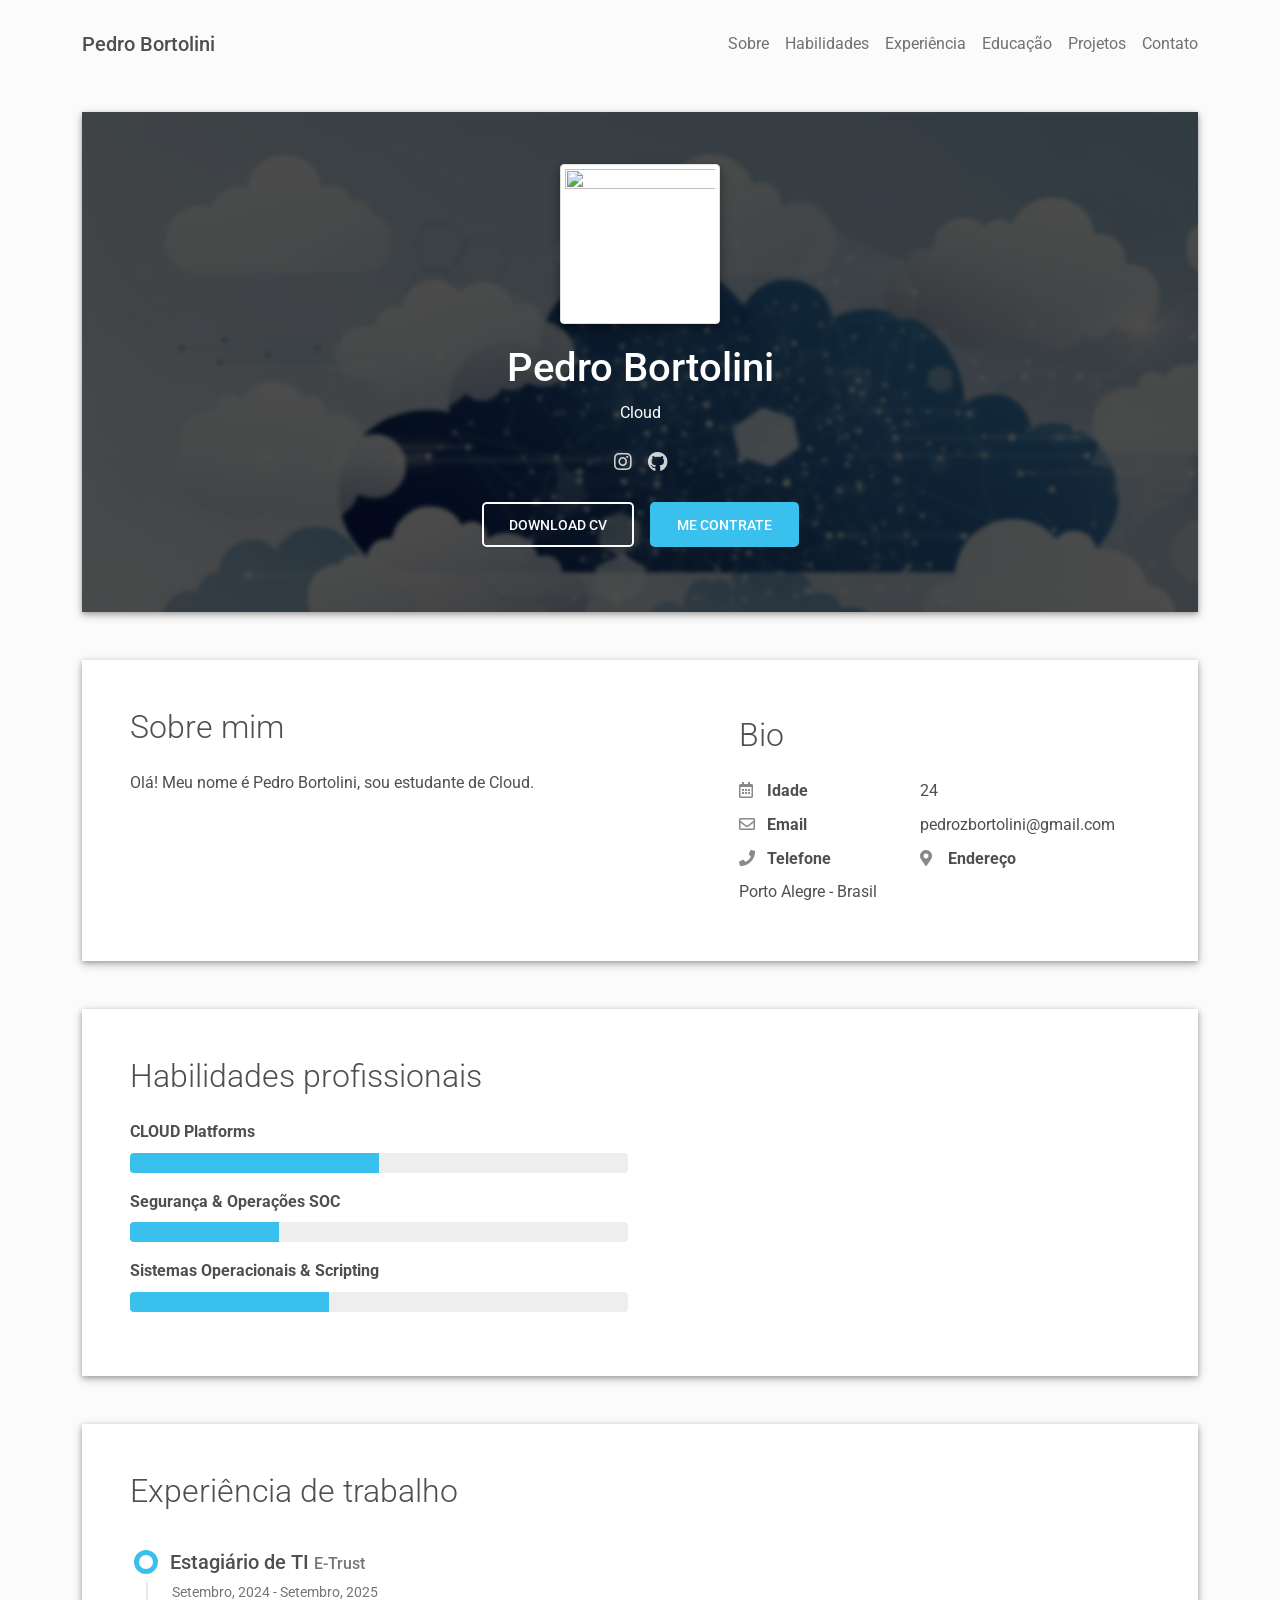
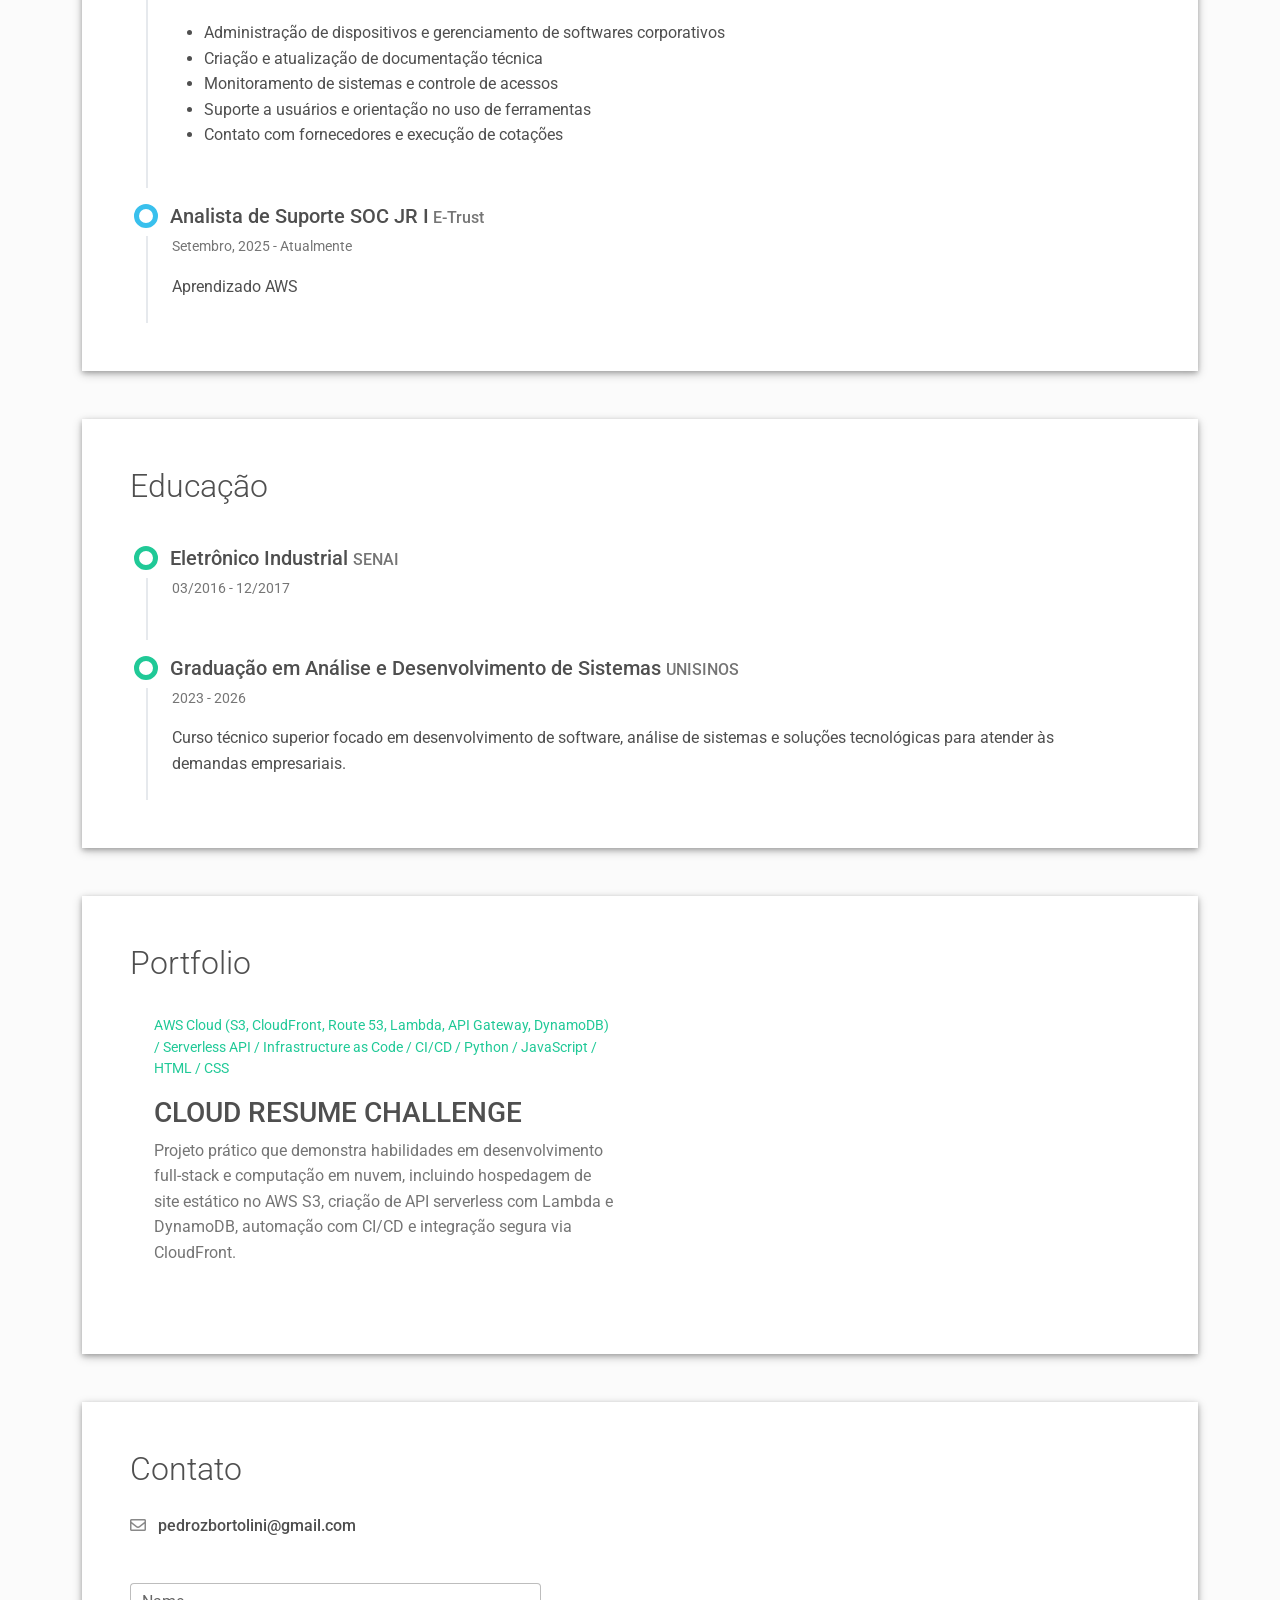
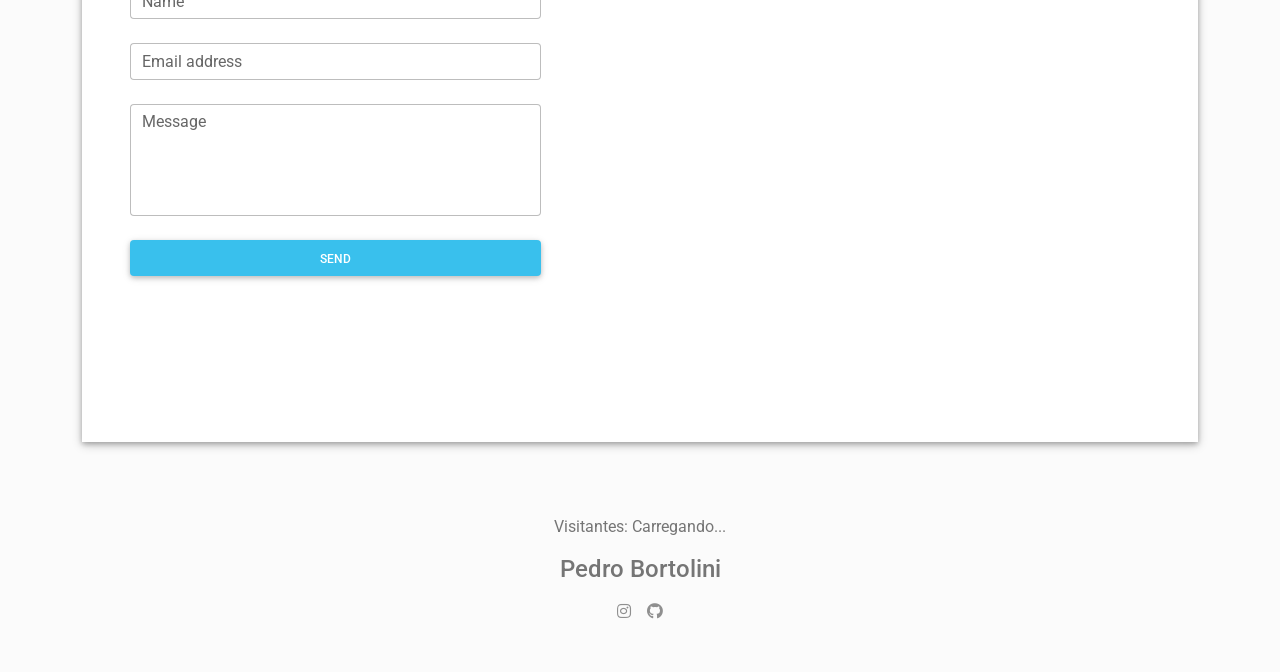
==== index.html @ b91aa96a "Triggering redeployment to restore S3 content" ====
<!DOCTYPE html>
<html lang="pt-br">
  <head>
    <meta charset="UTF-8">
    <meta http-equiv="X-UA-Compatible" content="IE=edge">
    <meta name="viewport" content="width=device-width, initial-scale=1">
    <title>Currículo Pedro Bortolini</title>
    <link rel="preconnect" href="https://fonts.gstatic.com" crossorigin="crossorigin"/>
    <link rel="preload" as="style" href="https://fonts.googleapis.com/css2?family=Poppins:wght@600&amp;family=Roboto:wght@300;400;500;700&amp;display=swap"/>
    <link rel="stylesheet" href="https://fonts.googleapis.com/css2?family=Poppins:wght@600&amp;family=Roboto:wght@300;400;500;700&amp;display=swap" media="print" onload="this.media='all'"/>
    <noscript>
      <link rel="stylesheet" href="https://fonts.googleapis.com/css2?family=Poppins:wght@600&amp;family=Roboto:wght@300;400;500;700&amp;display=swap"/>
    </noscript>
    <link href="css/font-awesome/css/all.min.css?ver=1.2.1" rel="stylesheet">
    <link href="css/mdb.min.css?ver=1.2.1" rel="stylesheet">
    <link href="css/aos.css?ver=1.2.1" rel="stylesheet">
    <link href="css/main.css?ver=1.2.1" rel="stylesheet">
    <noscript>
      <style type="text/css">
        [data-aos] {
            opacity: 1 !important;
            transform: translate(0) scale(1) !important;
        }
      </style>
    </noscript>
  </head>
  <body class="bg-light" id="top">
    <header class="d-print-none">
      <div class="container text-center text-lg-left">
        <div class="pt-4 clearfix">
          <h1 class="site-title mb-0">Pedro Bortolini</h1>
          <div class="site-nav"> 
            <nav role="navigation">
              <ul class="nav justify-content-center">
                <li class="nav-item"><a class="nav-link" href="#about" title="About"><span class="menu-title">Sobre</span></a>
                </li>
                <li class="nav-item"><a class="nav-link" href="#skills" title="Skills"><span class="menu-title">Habilidades</span></a>
                </li>
                <li class="nav-item"><a class="nav-link" href="#experience" title="Experience"><span class="menu-title">Experiência</span></a>
                </li>
                <li class="nav-item"><a class="nav-link" href="#education" title="Education"><span class="menu-title">Educação</span></a>
                </li>
                <li class="nav-item"><a class="nav-link" href="#portfolio" title="Portfolio"><span class="menu-title">Projetos</span></a>
                </li>
  
                <li class="nav-item"><a class="nav-link" href="#contact" title="Contact"><span class="menu-title">Contato</span></a>
                </li>
              </ul>
            </nav>
          </div>
        </div>
      </div>
    </header>
    <div class="page-content">
      <div class="container">
<div class="resume-container">
  <div class="shadow-1-strong bg-white my-5" id="intro">
    <div class="bg-info text-white">
      <div class="cover bg-image"><img src="images/header-background.png"/>
        <div class="mask" style="background-color: rgba(0, 0, 0, 0.7);backdrop-filter: blur(2px);">
          <div class="text-center p-5">
            <div class="avatar p-1"><img class="img-thumbnail shadow-2-strong" src="images/avatar.jpg" width="160" height="160"/></div>
            <div class="header-bio mt-3">
              <div data-aos="zoom-in" data-aos-delay="0">
                <h2 class="h1">Pedro Bortolini</h2>
                <p>Cloud </p>
              </div>
              <div class="header-social mb-3 d-print-none" data-aos="zoom-in" data-aos-delay="200">
                <nav role="navigation">
                  <ul class="nav justify-content-center">
                    <li class="nav-item"><a class="nav-link" href="https://www.instagram.com/phbortolini" title="Instagram"><i class="fab fa-instagram"></i><span class="menu-title sr-only">Instagram</span></a>
                    </li>
                    <li class="nav-item"><a class="nav-link" href="https://github.com/pedrohbortolini" title="Github"><i class="fab fa-github"></i><span class="menu-title sr-only">Github</span></a>
                    </li>
                  </ul>
                </nav>
              </div>
              <div class="d-print-none"><a class="btn btn-outline-light btn-lg shadow-sm mt-1 me-3" href="material-resume.pdf" data-aos="fade-right" data-aos-delay="700">Download CV</a><a class="btn btn-info btn-lg shadow-sm mt-1" href="#contact" data-aos="fade-left" data-aos-delay="700">Me contrate</a></div>
            </div>
          </div>
        </div>
      </div>
    </div>
  </div>
  <div class="shadow-1-strong bg-white my-5 p-5" id="about">
    <div class="about-section">
      <div class="row">
        <div class="col-md-6">
          <h2 class="h2 fw-light mb-4">Sobre mim</h2>
          <p>Olá! Meu nome é Pedro Bortolini, sou estudante de Cloud.</p>
        </div>
        <div class="col-md-5 offset-lg-1">
          <div class="row mt-2">
            <h2 class="h2 fw-light mb-4">Bio</h2>
            <div class="col-sm-5">
              <div class="pb-2 fw-bolder"><i class="far fa-calendar-alt pe-2 text-muted" style="width:24px;opacity:0.85;"></i> Idade</div>
            </div>
            <div class="col-sm-7">
              <div class="pb-2">24</div>
            </div>
            <div class="col-sm-5">
              <div class="pb-2 fw-bolder"><i class="far fa-envelope pe-2 text-muted" style="width:24px;opacity:0.85;"></i> Email</div>
            </div>
            <div class="col-sm-7">
              <div class="pb-2">pedrozbortolini@gmail.com</div>
            </div>
            <div class="col-sm-5">
              <div class="pb-2 fw-bolder"><i class="fas fa-phone pe-2 text-muted" style="width:24px;opacity:0.85;"></i> Telefone</div>
            </div>
            <div class="col-sm-5">
              <div class="pb-2 fw-bolder"><i class="fas fa-map-marker-alt pe-2 text-muted" style="width:24px;opacity:0.85;"></i> Endereço</div>
            </div>
            <div class="col-sm-7">
              <div class="pb-2">Porto Alegre - Brasil</div>
            </div>
          </div>
        </div>
      </div>
    </div>
  </div>
  <div class="shadow-1-strong bg-white my-5 p-5" id="skills">
    <div class="skills-section">
      <h2 class="h2 fw-light mb-4">Habilidades profissionais</h2>
      <div class="row">
        <div class="col-md-6">
          <div class="mb-3"><span class="fw-bolder">CLOUD Platforms</span>
            <div class="progress my-2 rounded" style="height: 20px">
              <div class="progress-bar bg-info" role="progressbar" data-aos="zoom-in-right" data-aos-delay="100" data-aos-anchor=".skills-section" style="width: 50%;" aria-valuenow="95" aria-valuemin="0" aria-valuemax="100"></div>
            </div>
          </div>
          <div class="mb-3"><span class="fw-bolder">Segurança & Operações SOC</span>
            <div class="progress my-2 rounded" style="height: 20px">
              <div class="progress-bar bg-info" role="progressbar" data-aos="zoom-in-right" data-aos-delay="200" data-aos-anchor=".skills-section" style="width: 30%" aria-valuenow="85" aria-valuemin="0" aria-valuemax="100"></div>
            </div>
          </div>
          <div class="mb-3"><span class="fw-bolder">Sistemas Operacionais & Scripting

</span>
            <div class="progress my-2 rounded" style="height: 20px">
              <div class="progress-bar bg-info" role="progressbar" data-aos="zoom-in-right" data-aos-delay="300" data-aos-anchor=".skills-section" style="width: 40%" aria-valuenow="75" aria-valuemin="0" aria-valuemax="100"></div>
            </div>
          </div>
        
        </div>
      </div>
    </div>
  </div>
  <div class="shadow-1-strong bg-white my-5 p-5" id="experience">
    <div class="work-experience-section">
      <h2 class="h2 fw-light mb-4">Experiência de trabalho</h2>
      <div class="timeline">
        <div class="timeline-card timeline-card-info" data-aos="fade-in" data-aos-delay="0">
          <div class="timeline-head px-4 pt-3">
            <div class="h5">Estagiário de TI <span class="text-muted h6"> E-Trust</span></div>
          </div>
          <div class="timeline-body px-4 pb-4">
            <div class="text-muted text-small mb-3">Setembro, 2024 - Setembro, 2025</div>
               <ul>
      <li>Administração de dispositivos e gerenciamento de softwares corporativos</li>
      <li>Criação e atualização de documentação técnica</li>
      <li>Monitoramento de sistemas e controle de acessos</li>
      <li>Suporte a usuários e orientação no uso de ferramentas</li>
      <li>Contato com fornecedores e execução de cotações</li>
    </ul>
          </div>
        </div>
        <div class="timeline-card timeline-card-info" data-aos="fade-in" data-aos-delay="200">
          <div class="timeline-head px-4 pt-3">
            <div class="h5">Analista de Suporte SOC JR I<span class="text-muted h6"> E-Trust</span></div>
          </div>
          <div class="timeline-body px-4 pb-4">
            <div class="text-muted text-small mb-3">Setembro, 2025 - Atualmente</div>
            <div>Aprendizado AWS</div>
          </div>
        </div>
      </div>
    </div>
  </div>
  <div class="shadow-1-strong bg-white my-5 p-5" id="education">
    <div class="education-section">
      <h2 class="h2 fw-light mb-4">Educação</h2>
      <div class="timeline">
        <div class="timeline-card timeline-card-success" data-aos="fade-in" data-aos-delay="0">
          <div class="timeline-head px-4 pt-3">
            <div class="h5"> Eletrônico Industrial <span class="text-muted h6"> SENAI</span>          </div>
          </div>
          <div class="timeline-body px-4 pb-4">
            <div class="text-muted text-small mb-3">03/2016 - 12/2017</div>
          </div>
        </div>
        <div class="timeline-card timeline-card-success" data-aos="fade-in" data-aos-delay="400">
          <div class="timeline-head px-4 pt-3">
            <div class="h5">Graduação em Análise e Desenvolvimento de Sistemas <span class="text-muted h6">UNISINOS</span>          </div>
          </div>
          <div class="timeline-body px-4 pb-4">
            <div class="text-muted text-small mb-3">2023 - 2026</div>
            <div> Curso técnico superior focado em desenvolvimento de software, análise de sistemas e soluções tecnológicas para atender às demandas empresariais.</div>
          </div>
        </div>
      </div>
    </div>
  </div>
  <div class="shadow-1-strong bg-white my-5 p-5 d-print-none" id="portfolio">
    <div class="portfolio-section">
      <h2 class="h2 fw-light mb-4">Portfolio</h2>
      <div class="row g-0">
        <div class="col-md-6 d-flex align-items-center" data-aos="fade-left" data-aos-delay="100">
          <div class="m-4 mt-md-2">
            <p class="text-teal text-small">AWS Cloud (S3, CloudFront, Route 53, Lambda, API Gateway, DynamoDB) / Serverless API / Infrastructure as Code / CI/CD / Python / JavaScript / HTML / CSS</p>
            <h3>CLOUD RESUME CHALLENGE</h3>
            <p class="text-muted">Projeto prático que demonstra habilidades em desenvolvimento full-stack e computação em nuvem, incluindo hospedagem de site estático no AWS S3, criação de API serverless com Lambda e DynamoDB, automação com CI/CD e integração segura via CloudFront.</p>
          </div>
        </div>
      </div>
      <div class="row g-0 portfolio-reverse">
        <div class="col-md-6 d-flex align-items-center" data-aos="fade-right" data-aos-delay="100">
        </div>
      </div>
    </div>
  </div>
  <div class="shadow-1-strong bg-white my-5 p-5" id="contact">
    <div class="contant-section">
      <h2 class="h2 fw-light text mb-4">Contato</h2>
      <div class="row mb-4">
        <div class="col-md-5" data-aos="fade-left" data-aos-delay="200">
          <div class="mt-1">
            <div class="h6"><i class="far fa-envelope pe-2 text-muted" style="width:24px;opacity:0.85;"></i> pedrozbortolini@gmail.com</div>
          </div>
          <div class="mt-5 d-print-none"><form action="https://formspree.io/f/mzzaynoj"
    method="POST">
  <div class="form-outline mb-4">
    <input type="text" id="name" class="form-control" required/>
    <label class="form-label" for="name">Name</label>
  </div>
  <div class="form-outline mb-4">
    <input type="email" id="email" class="form-control" required/>
    <label class="form-label" for="email">Email address</label>
  </div>
  <div class="form-outline mb-4">
    <textarea class="form-control" style="resize: none;" id="message" rows="4" required></textarea>
    <label class="form-label" for="message">Message</label>
  </div>
  <button class="btn btn-info btn-block mb-4" type="submit">Send</button>
</form>
          </div>
        </div>
        <div class="col-md-7 d-print-none" data-aos="zoom-in" data-aos-delay="100"><iframe src="https://www.google.com/maps/embed?pb=!1m18!1m12!1m3!1d220896.07345100044!2d-51.34195665032881!3d-30.108470143739076!2m3!1f0!2f0!3f0!3m2!1i1024!2i768!4f13.1!3m3!1m2!1s0x95199cd2566acb1d%3A0x603111a89f87e91f!2sPorto%20Alegre%2C%20RS!5e0!3m2!1spt-BR!2sbr!4v1757267879051!5m2!1spt-BR!2sbr" width="600" height="450" style="border:0;" allowfullscreen="" loading="lazy" referrerpolicy="no-referrer-when-downgrade"></iframe></div>
      </div>
    </div>
  </div>
</div></div>
    </div>
    <footer class="pt-4 pb-4 text-muted text-center d-print-none">
      <div class="container">
        <p>Visitantes: <span id="visitors">Carregando...</span></p>

        <div class="my-3">
          <div class="h4">Pedro Bortolini</div>
          <div class="footer-nav">
            <nav role="navigation">
              <ul class="nav justify-content-center">
                <li class="nav-item"><a class="nav-link" href="https://www.instagram.com/phbortolini" title="Instagram"><i class="fab fa-instagram"></i><span class="menu-title sr-only">Instagram</span></a>
                </li>
                <li class="nav-item"><a class="nav-link" href="https://github.com/pedrohbortolini" title="Github"><i class="fab fa-github"></i><span class="menu-title sr-only">Github</span></a>
                </li>
              </ul>
            </nav>
          </div>
        </div>
      </div>
    </footer>
    <script src="scripts/mdb.min.js?ver=1.2.1"></script>
    <script src="scripts/aos.js?ver=1.2.1"></script>
    <script src="scripts/main.js?ver=1.2.1"></script>
  </body>
</html>
---- css/main.css ----
/* Timeline custom component */
.timeline-card {
  position: relative;
  margin-left: 16px; }

.timeline-card:before {
  content: '';
  display: inline-block;
  position: absolute;
  background-color: #fff;
  border-radius: 100%;
  width: 24px;
  height: 24px;
  top: 16px;
  left: -12px;
  border: 5px solid;
  z-index: 2; }

.timeline-body {
  border-left: 2px solid #E6E9ED; }

.timeline-card-primary:before {
  border-color: var(--bs-primary); }

.timeline-card-info:before {
  border-color: var(--bs-info); }

.timeline-card-secondary:before {
  border-color: var(--bs-secondary); }

.timeline-card-success:before {
  border-color: var(--bs-teal); }

html {
  scroll-behavior: smooth; }

html, body {
  overflow-x: hidden; }

.container {
  max-width: 1140px; }

.site-title {
  font-size: 1.25rem;
  line-height: 2.5rem; }

.nav-link {
  padding: 0;
  font-size: 1rem;
  line-height: 2.5rem;
  color: inherit;
  opacity: 0.8; }

.header-social .nav-link {
  font-size: 1.25rem; }

.nav-link:hover,
.nav-link:focus {
  color: inherit;
  opacity: 1; }

.nav-item + .nav-item {
  margin-left: 1rem; }

.cover {
  height: 500px; }

.cover > img {
  -o-object-fit: cover;
     object-fit: cover;
  width: auto; }

.progress-bar {
  text-transform: uppercase;
  font-size: 10px;
  letter-spacing: 1px; }

.text-small {
  font-size: 0.85rem; }

.text-teal {
  color: var(--bs-teal); }

footer a:not(.nav-link) {
  color: inherit;
  border-bottom: 1px dashed;
  text-decoration: none;
  cursor: pointer; }

@media (min-width: 48em) {
  .site-title {
    float: left; }
  .site-nav {
    float: right; } }

@media (max-width: 767px) {
  /* disable animations on mobile */
  [data-aos] {
    opacity: 1 !important;
    transform: translate(0) scale(1) !important; }
  .p-5 {
    padding: 2.5rem 2rem !important; }
  .portfolio-section .m-5 {
    margin: 2rem 0 1rem !important; }
  .portfolio-reverse {
    flex-direction: column-reverse; }
  .portfolio-reverse .text-end {
    text-align: start !important; } }

@media print {
  [data-aos] {
    opacity: 1 !important;
    transform: translate(0) scale(1) !important; }
  body.bg-light {
    background-color: #fff !important; }
  .container {
    width: auto;
    max-width: 100%;
    padding: 0; }
  .cover {
    height: 360px;
    margin-bottom: 1.5rem; }
  .cover > img {
    display: none; }
  .shadow-1-strong {
    box-shadow: none !important; }
  .resume-container > .my-5 {
    margin: 0 !important; }
  .my-5.p-5 {
    padding: 1.5rem 0 !important; }
  .about-section {
    padding: 0 !important; }
  .skills-section,
  .work-experience-section,
  .education-section,
  .portfolio-section,
  .reference-section,
  .contact-section {
    padding: 0 !important; }
  .page-break {
    padding-top: 5rem;
    page-break-before: always; } }
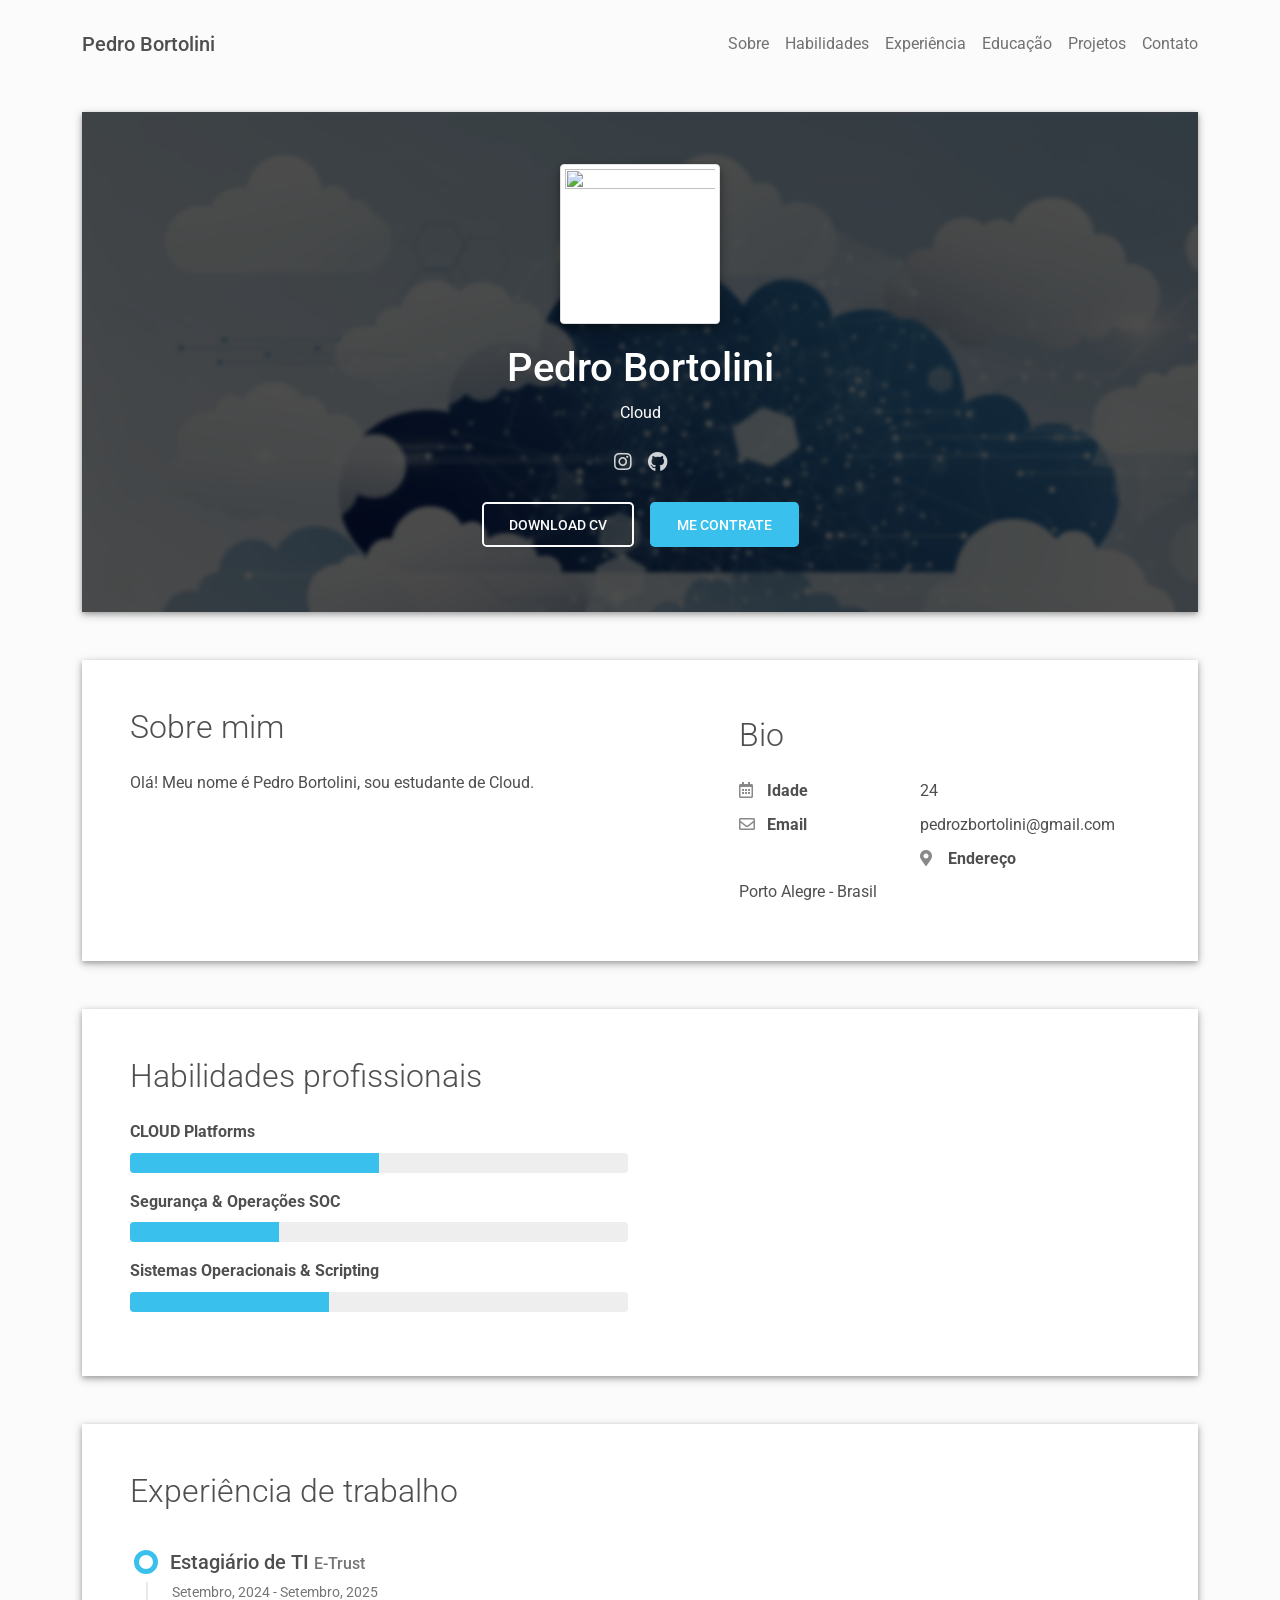
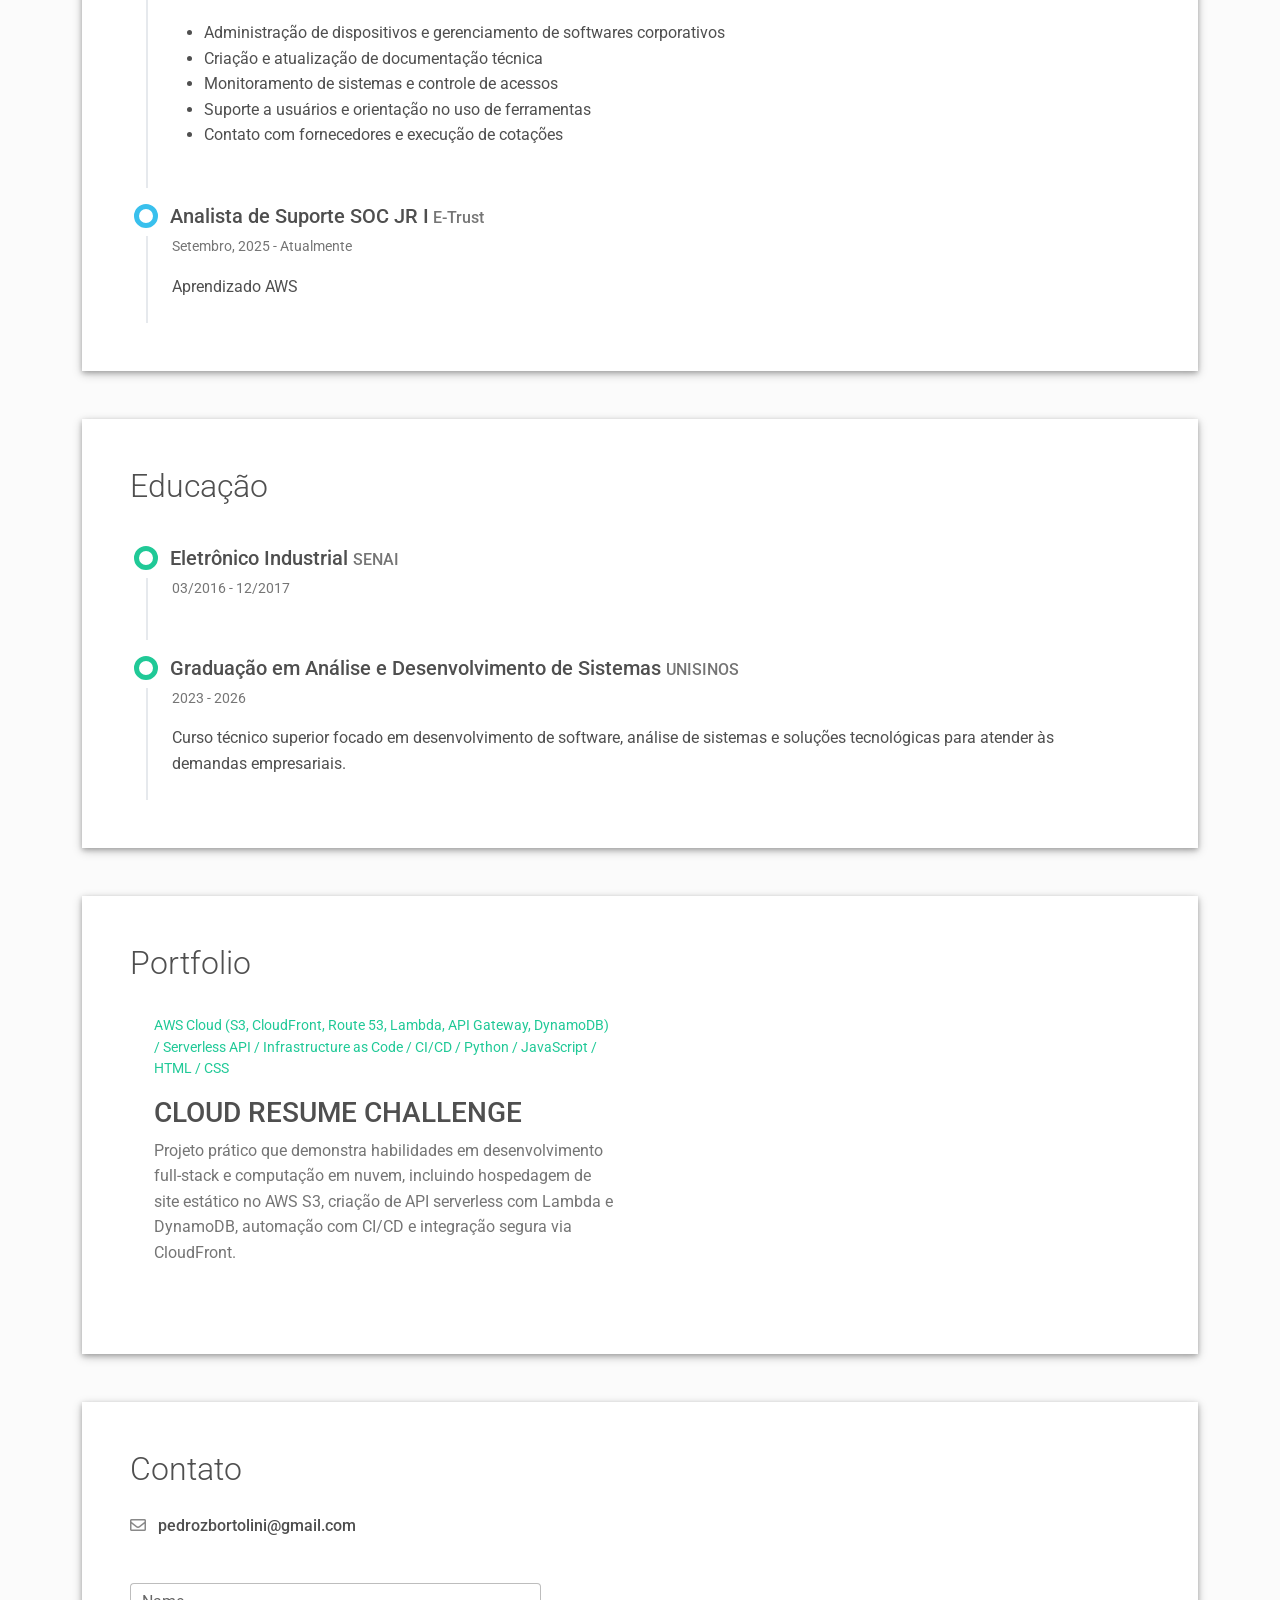
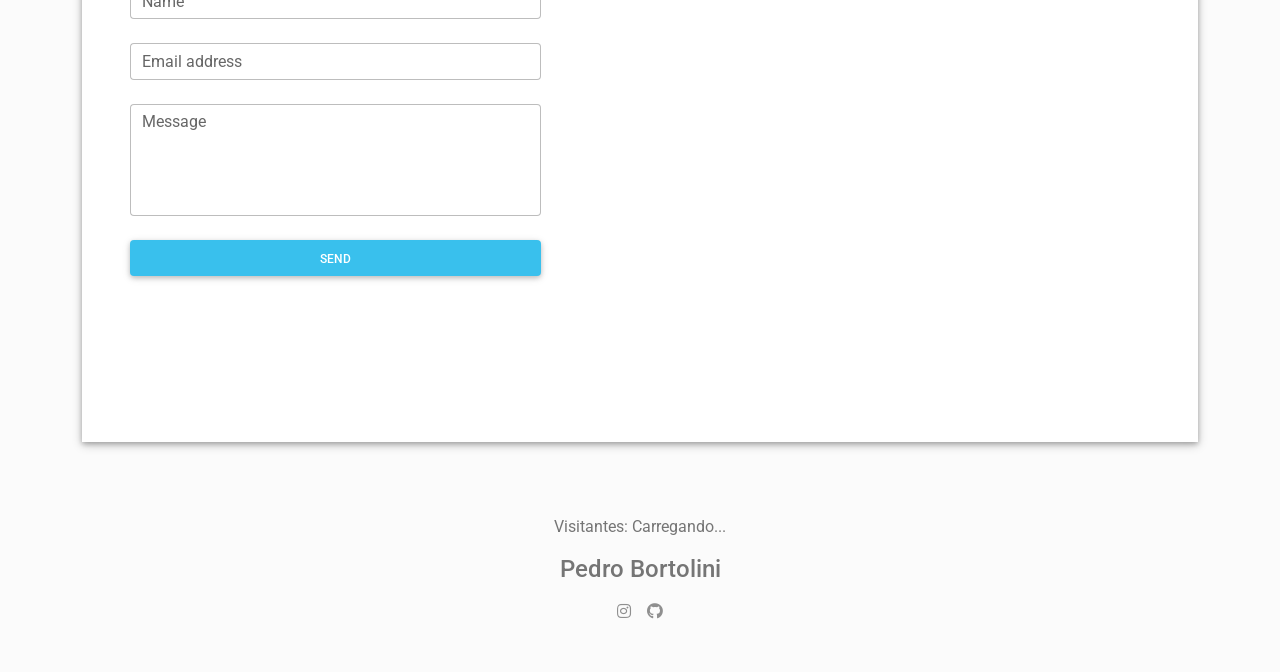
==== commit 0d705571: "fix: fixed issues in the API" ====
--- a/index.html
+++ b/index.html
@@ -105,7 +105,6 @@
               <div class="pb-2">pedrozbortolini@gmail.com</div>
             </div>
             <div class="col-sm-5">
-              <div class="pb-2 fw-bolder"><i class="fas fa-phone pe-2 text-muted" style="width:24px;opacity:0.85;"></i> Telefone</div>
             </div>
             <div class="col-sm-5">
               <div class="pb-2 fw-bolder"><i class="fas fa-map-marker-alt pe-2 text-muted" style="width:24px;opacity:0.85;"></i> Endereço</div>
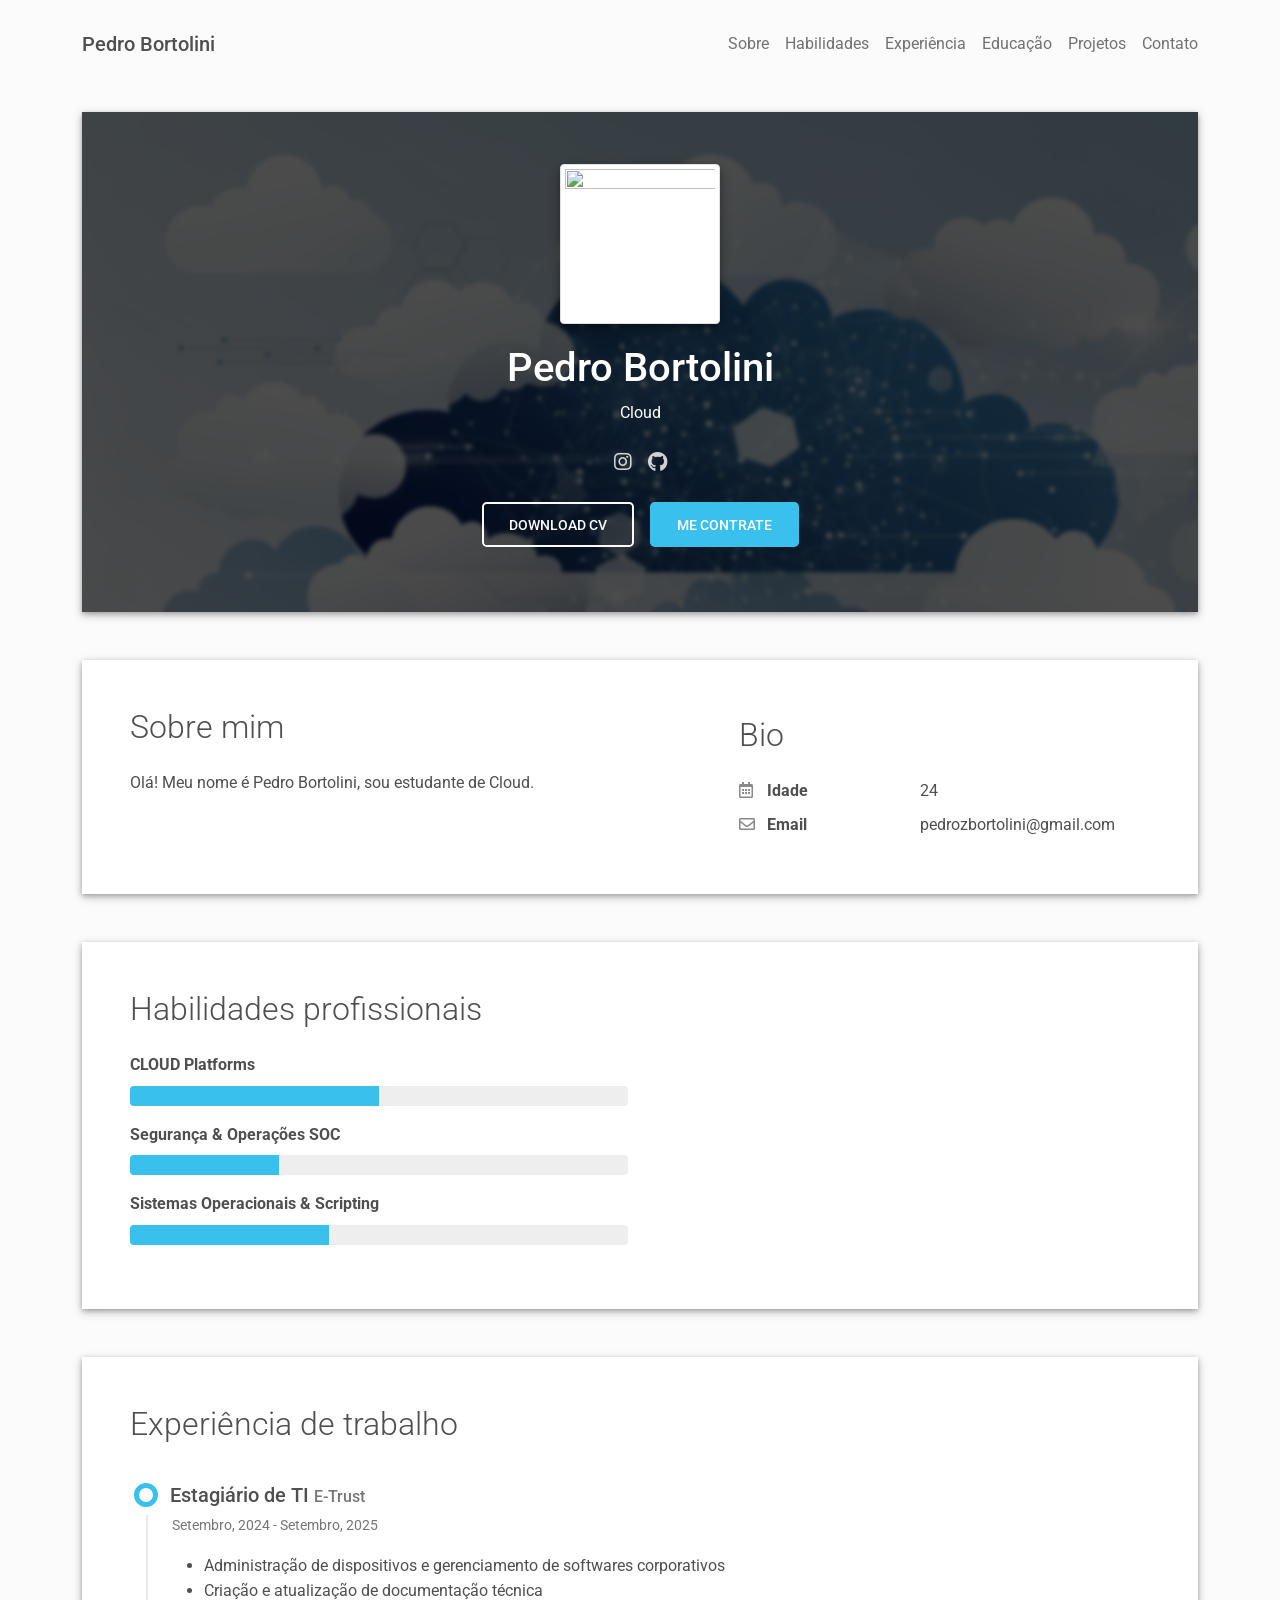
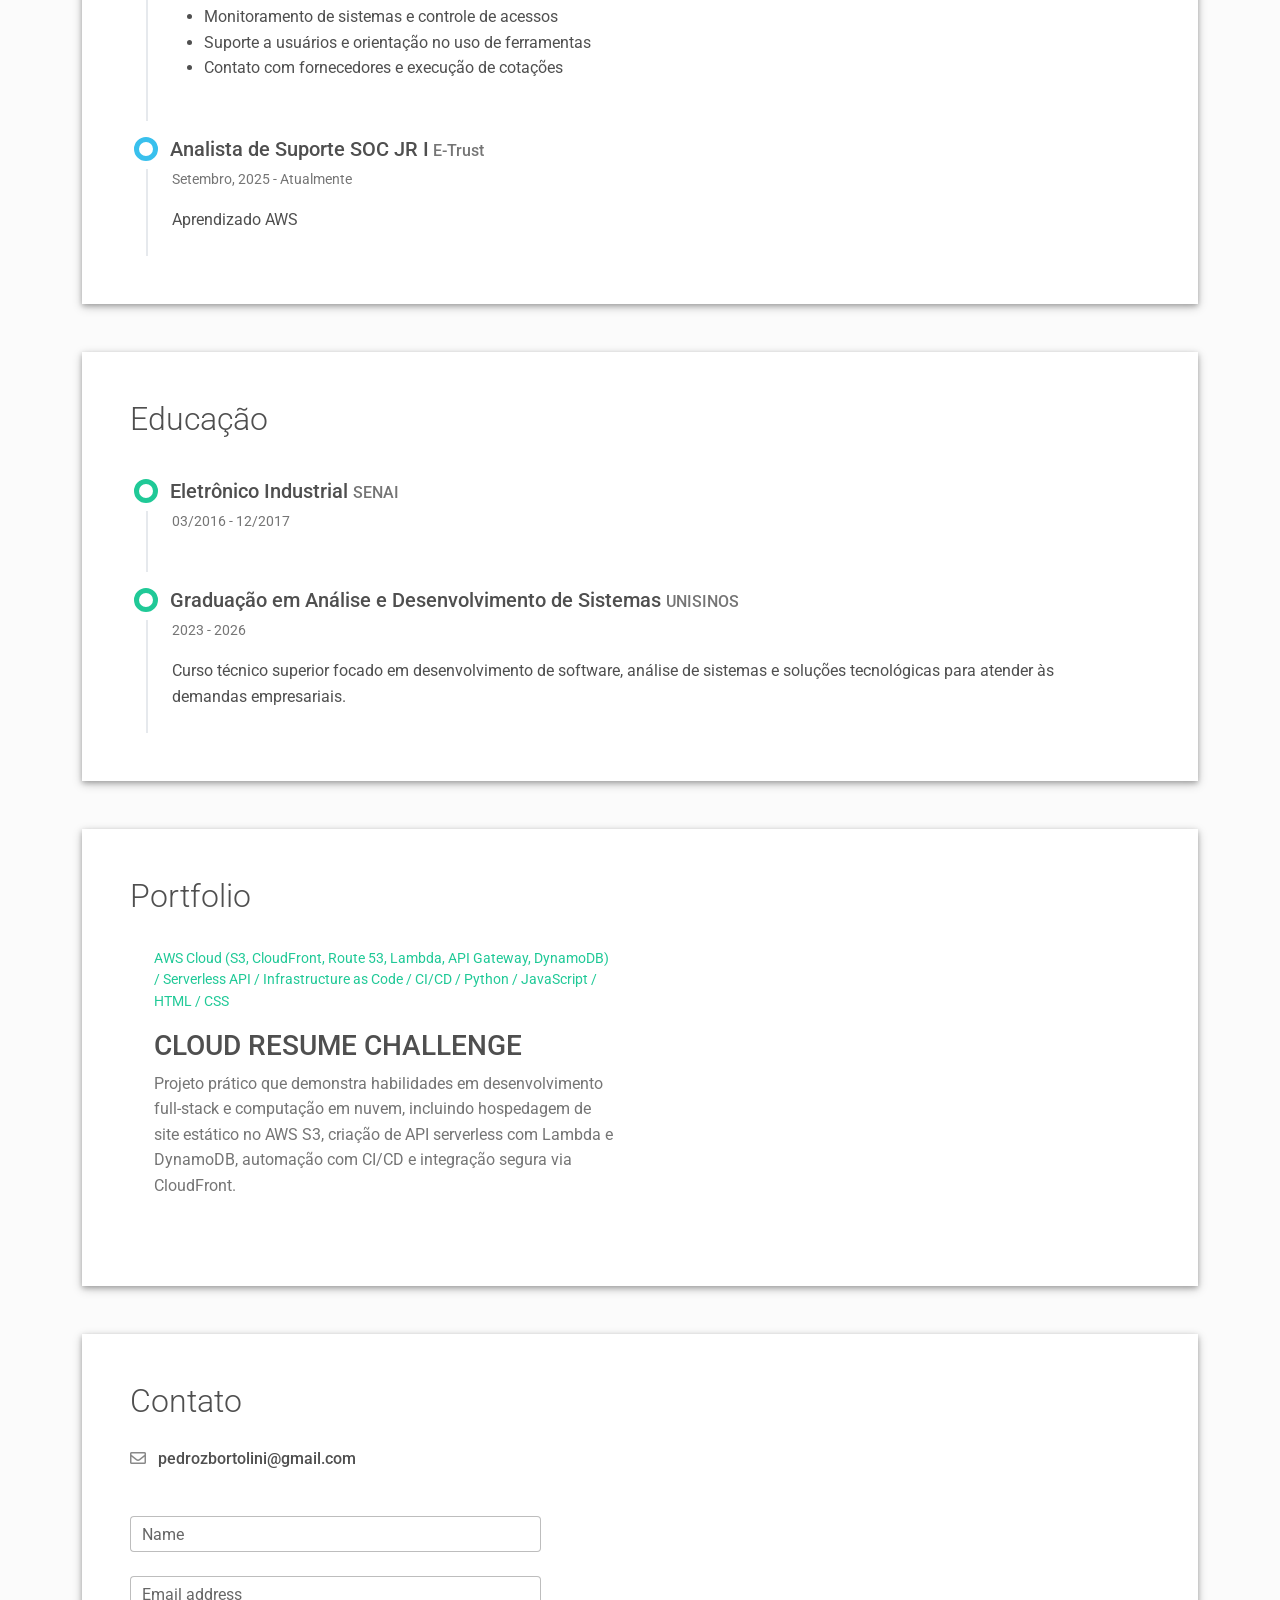
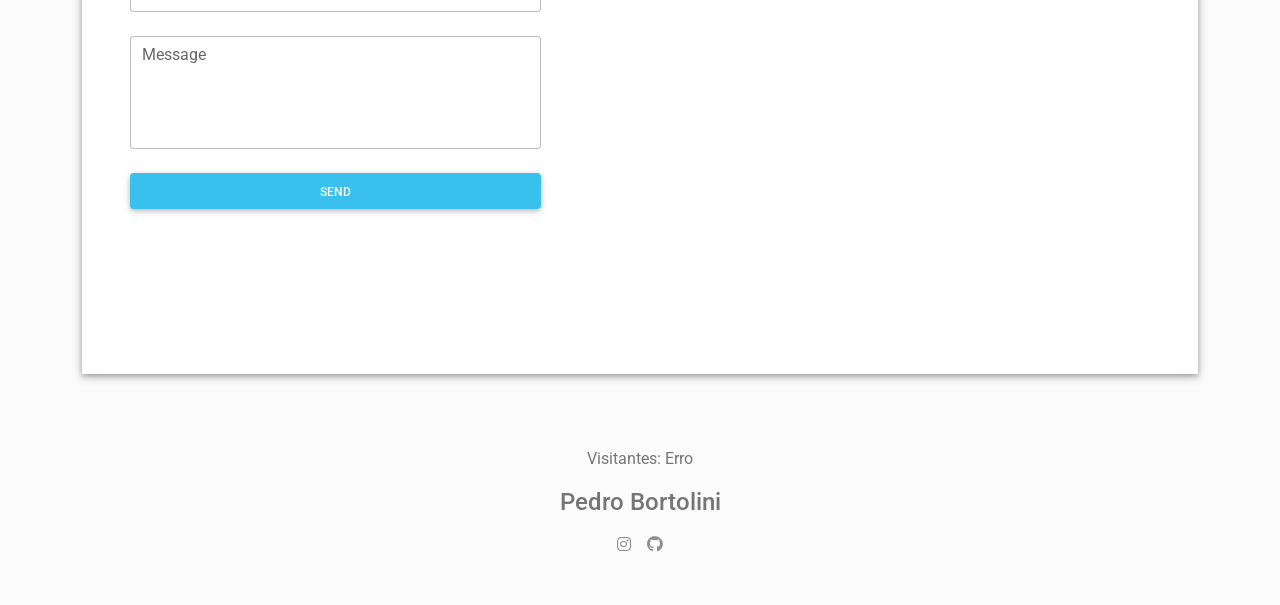
==== commit 9cdba71a: "fix: fixed issues in the API" ====
--- a/index.html
+++ b/index.html
@@ -106,12 +106,7 @@
             </div>
             <div class="col-sm-5">
             </div>
-            <div class="col-sm-5">
-              <div class="pb-2 fw-bolder"><i class="fas fa-map-marker-alt pe-2 text-muted" style="width:24px;opacity:0.85;"></i> Endereço</div>
-            </div>
-            <div class="col-sm-7">
-              <div class="pb-2">Porto Alegre - Brasil</div>
-            </div>
+
           </div>
         </div>
       </div>
@@ -251,7 +246,8 @@
     </div>
     <footer class="pt-4 pb-4 text-muted text-center d-print-none">
       <div class="container">
-        <p>Visitantes: <span id="visitors">Carregando...</span></p>
+        <p>Visitantes: <span id="visitor-count">Carregando...</span></p>
+
 
         <div class="my-3">
           <div class="h4">Pedro Bortolini</div>
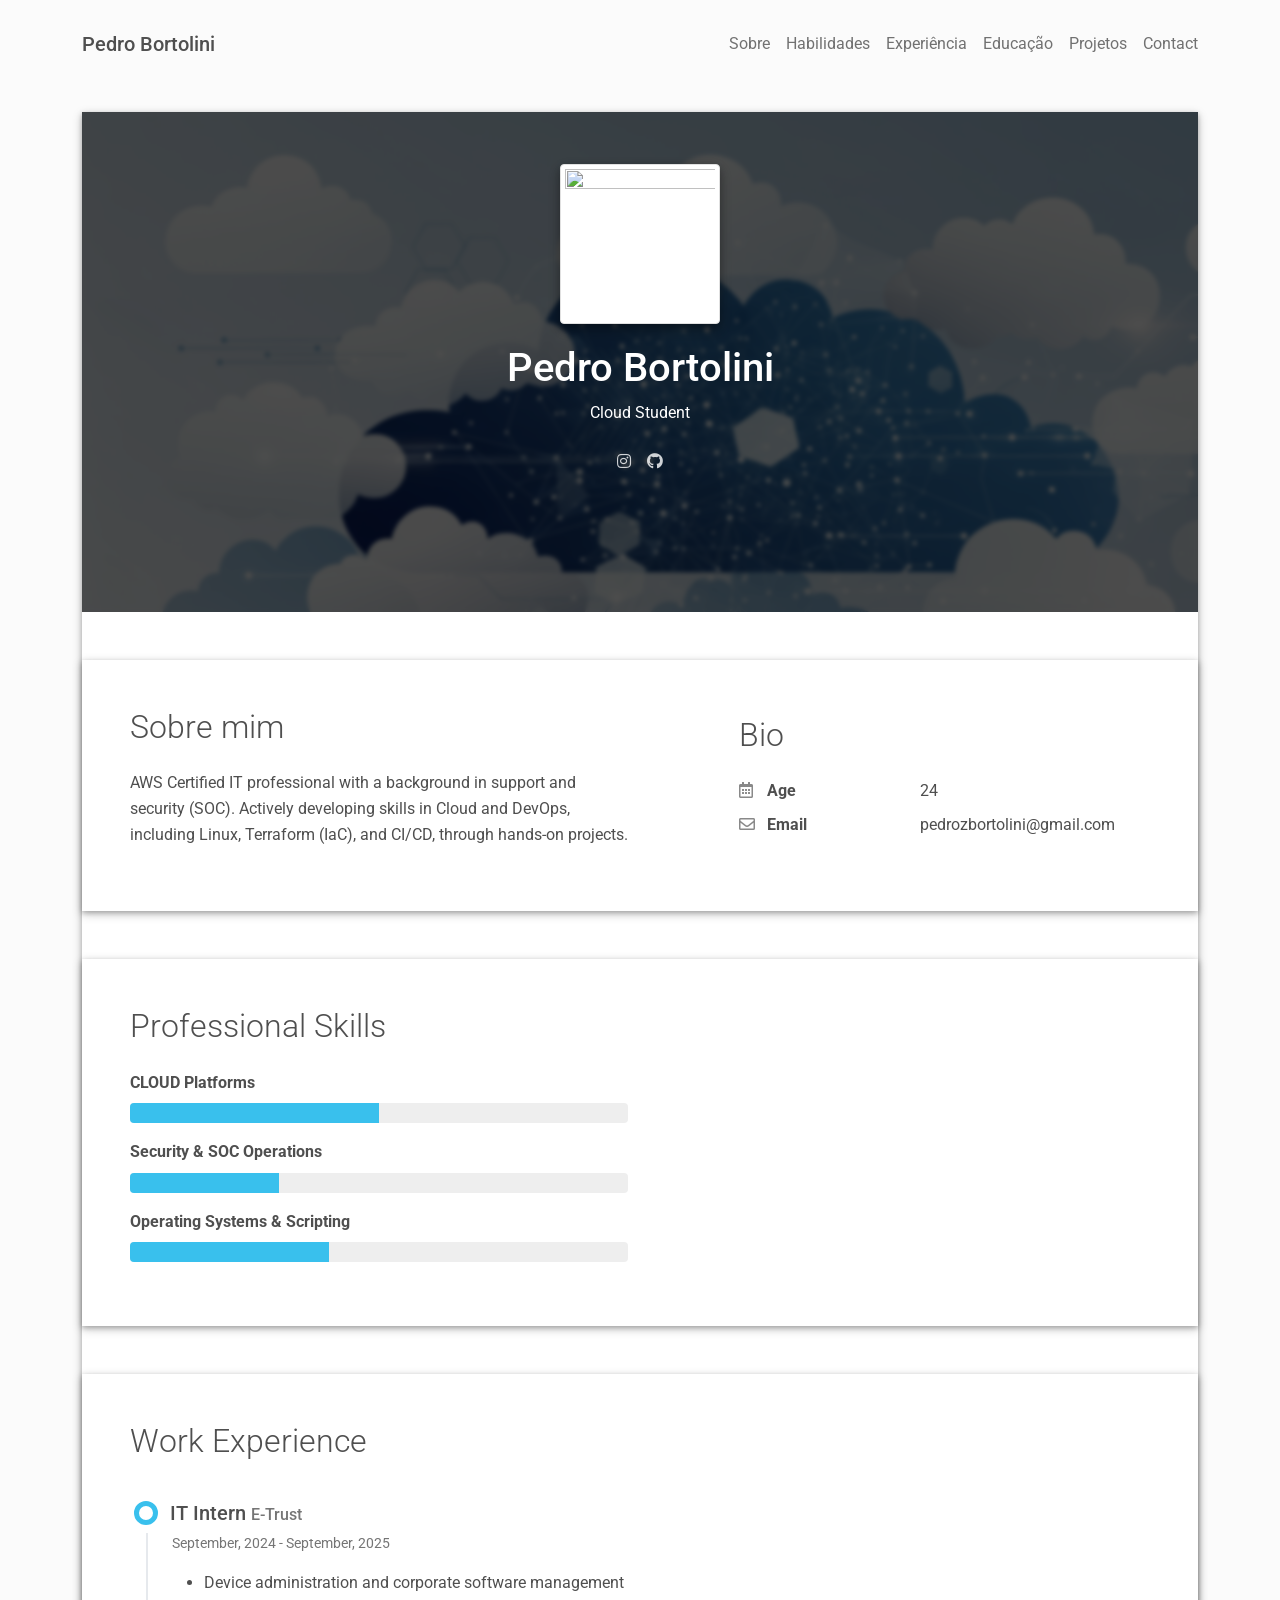
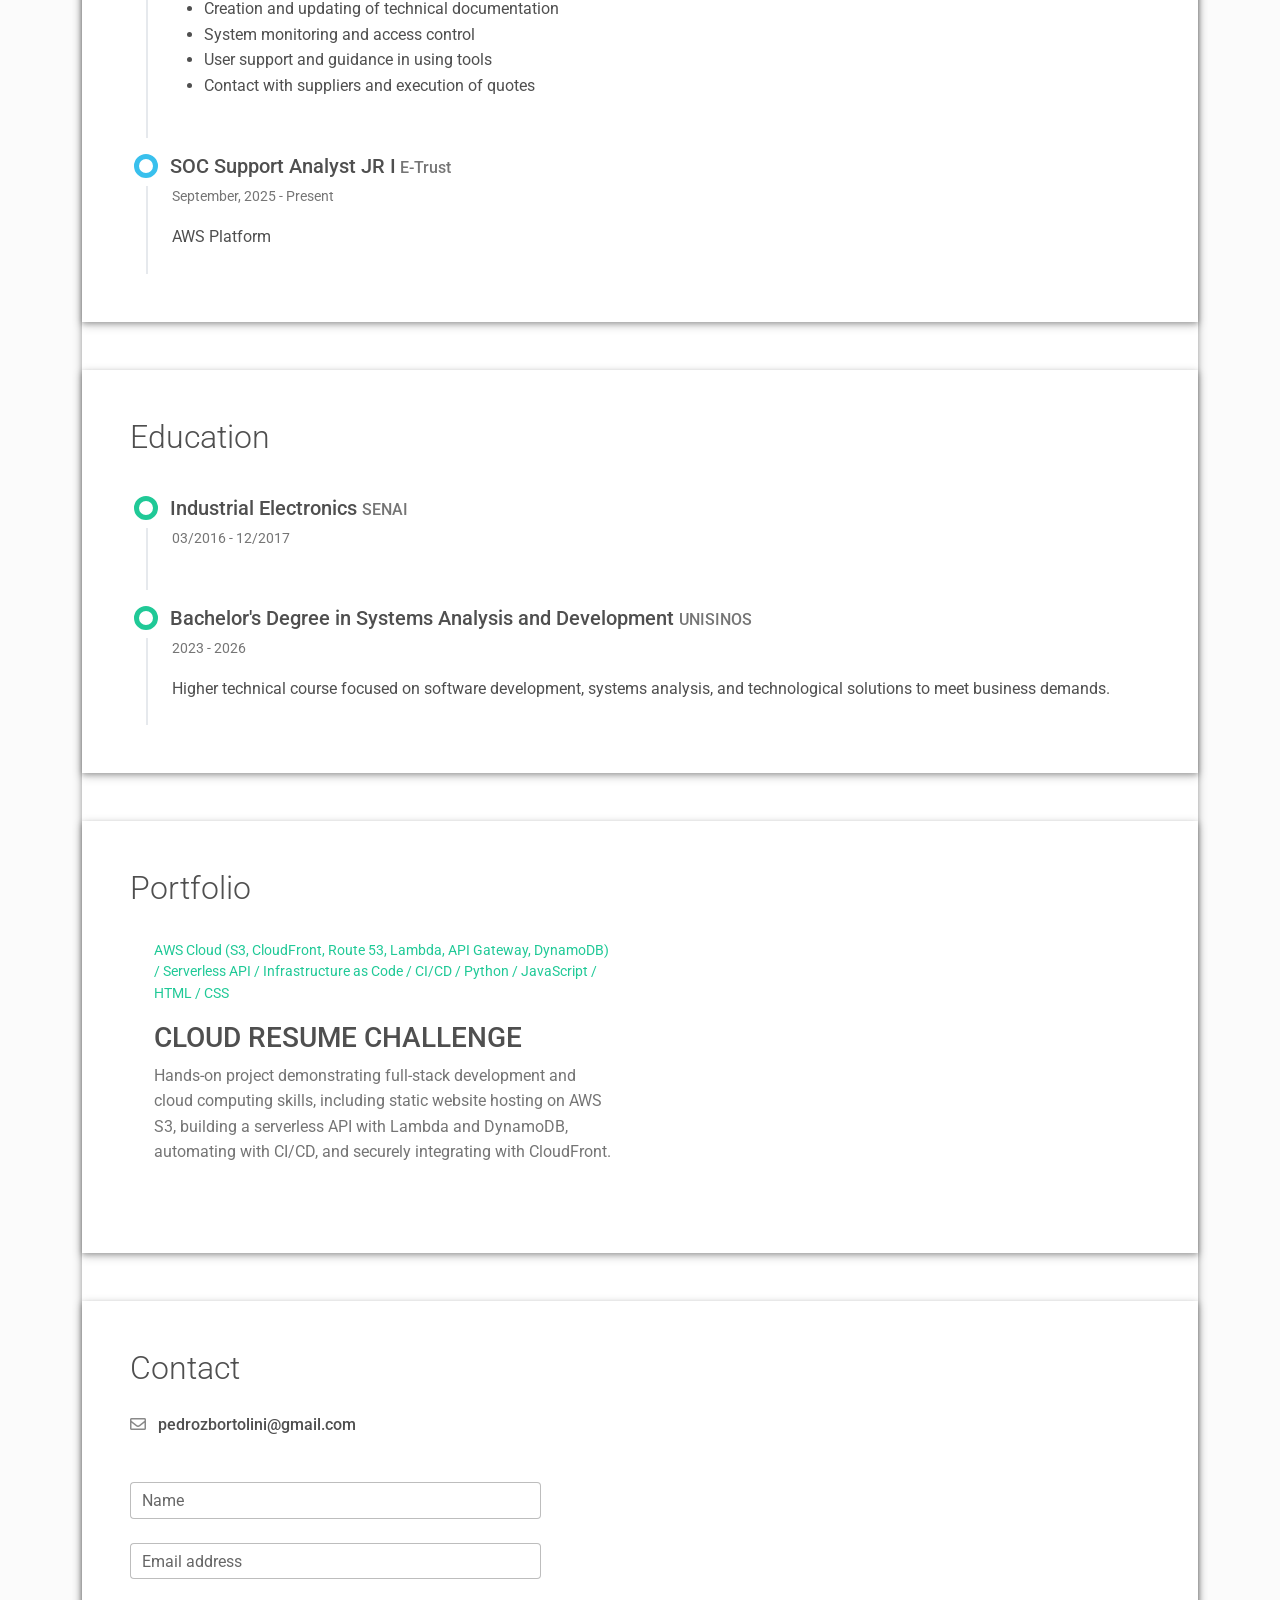
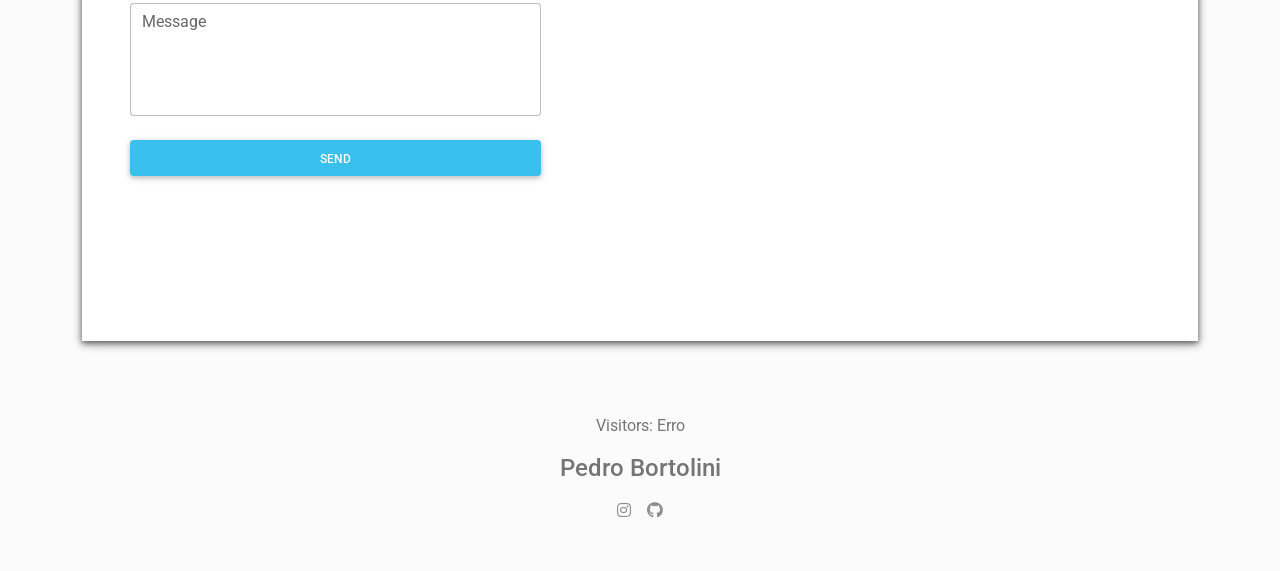
==== commit 9d2bd4e0: "Consolidate styles into HTML" ====
--- a/index.html
+++ b/index.html
@@ -43,7 +43,7 @@
                 <li class="nav-item"><a class="nav-link" href="#portfolio" title="Portfolio"><span class="menu-title">Projetos</span></a>
                 </li>
   
-                <li class="nav-item"><a class="nav-link" href="#contact" title="Contact"><span class="menu-title">Contato</span></a>
+                <li class="nav-item"><a class="nav-link" href="#contact" title="Contact"><span class="menu-title">Contact</span></a>
                 </li>
               </ul>
             </nav>
@@ -63,9 +63,9 @@
             <div class="header-bio mt-3">
               <div data-aos="zoom-in" data-aos-delay="0">
                 <h2 class="h1">Pedro Bortolini</h2>
-                <p>Cloud </p>
+                <p>Cloud Student </p>
               </div>
-              <div class="header-social mb-3 d-print-none" data-aos="zoom-in" data-aos-delay="200">
+<div class="d-print-none"></div>
                 <nav role="navigation">
                   <ul class="nav justify-content-center">
                     <li class="nav-item"><a class="nav-link" href="https://www.instagram.com/phbortolini" title="Instagram"><i class="fab fa-instagram"></i><span class="menu-title sr-only">Instagram</span></a>
@@ -74,9 +74,7 @@
                     </li>
                   </ul>
                 </nav>
-              </div>
-              <div class="d-print-none"><a class="btn btn-outline-light btn-lg shadow-sm mt-1 me-3" href="material-resume.pdf" data-aos="fade-right" data-aos-delay="700">Download CV</a><a class="btn btn-info btn-lg shadow-sm mt-1" href="#contact" data-aos="fade-left" data-aos-delay="700">Me contrate</a></div>
-            </div>
+             <div class="d-print-none"></div>
           </div>
         </div>
       </div>
@@ -87,13 +85,13 @@
       <div class="row">
         <div class="col-md-6">
           <h2 class="h2 fw-light mb-4">Sobre mim</h2>
-          <p>Olá! Meu nome é Pedro Bortolini, sou estudante de Cloud.</p>
+          <p>AWS Certified IT professional with a background in support and security (SOC). Actively developing skills in Cloud and DevOps, including Linux, Terraform (IaC), and CI/CD, through hands-on projects.</p>
         </div>
         <div class="col-md-5 offset-lg-1">
           <div class="row mt-2">
             <h2 class="h2 fw-light mb-4">Bio</h2>
             <div class="col-sm-5">
-              <div class="pb-2 fw-bolder"><i class="far fa-calendar-alt pe-2 text-muted" style="width:24px;opacity:0.85;"></i> Idade</div>
+              <div class="pb-2 fw-bolder"><i class="far fa-calendar-alt pe-2 text-muted" style="width:24px;opacity:0.85;"></i> Age</div>
             </div>
             <div class="col-sm-7">
               <div class="pb-2">24</div>
@@ -114,7 +112,7 @@
   </div>
   <div class="shadow-1-strong bg-white my-5 p-5" id="skills">
     <div class="skills-section">
-      <h2 class="h2 fw-light mb-4">Habilidades profissionais</h2>
+      <h2 class="h2 fw-light mb-4">Professional Skills</h2>
       <div class="row">
         <div class="col-md-6">
           <div class="mb-3"><span class="fw-bolder">CLOUD Platforms</span>
@@ -122,14 +120,12 @@
               <div class="progress-bar bg-info" role="progressbar" data-aos="zoom-in-right" data-aos-delay="100" data-aos-anchor=".skills-section" style="width: 50%;" aria-valuenow="95" aria-valuemin="0" aria-valuemax="100"></div>
             </div>
           </div>
-          <div class="mb-3"><span class="fw-bolder">Segurança & Operações SOC</span>
+          <div class="mb-3"><span class="fw-bolder">Security & SOC Operations</span>
             <div class="progress my-2 rounded" style="height: 20px">
               <div class="progress-bar bg-info" role="progressbar" data-aos="zoom-in-right" data-aos-delay="200" data-aos-anchor=".skills-section" style="width: 30%" aria-valuenow="85" aria-valuemin="0" aria-valuemax="100"></div>
             </div>
           </div>
-          <div class="mb-3"><span class="fw-bolder">Sistemas Operacionais & Scripting
-
-</span>
+          <div class="mb-3"><span class="fw-bolder">Operating Systems & Scripting</span>
             <div class="progress my-2 rounded" style="height: 20px">
               <div class="progress-bar bg-info" role="progressbar" data-aos="zoom-in-right" data-aos-delay="300" data-aos-anchor=".skills-section" style="width: 40%" aria-valuenow="75" aria-valuemin="0" aria-valuemax="100"></div>
             </div>
@@ -141,30 +137,30 @@
   </div>
   <div class="shadow-1-strong bg-white my-5 p-5" id="experience">
     <div class="work-experience-section">
-      <h2 class="h2 fw-light mb-4">Experiência de trabalho</h2>
+      <h2 class="h2 fw-light mb-4">Work Experience</h2>
       <div class="timeline">
         <div class="timeline-card timeline-card-info" data-aos="fade-in" data-aos-delay="0">
           <div class="timeline-head px-4 pt-3">
-            <div class="h5">Estagiário de TI <span class="text-muted h6"> E-Trust</span></div>
-          </div>
-          <div class="timeline-body px-4 pb-4">
-            <div class="text-muted text-small mb-3">Setembro, 2024 - Setembro, 2025</div>
+            <div class="h5">IT Intern <span class="text-muted h6"> E-Trust</span></div>
+          </div>
+          <div class="timeline-body px-4 pb-4">
+            <div class="text-muted text-small mb-3">September, 2024 - September, 2025</div>
                <ul>
-      <li>Administração de dispositivos e gerenciamento de softwares corporativos</li>
-      <li>Criação e atualização de documentação técnica</li>
-      <li>Monitoramento de sistemas e controle de acessos</li>
-      <li>Suporte a usuários e orientação no uso de ferramentas</li>
-      <li>Contato com fornecedores e execução de cotações</li>
+      <li>Device administration and corporate software management</li>
+      <li>Creation and updating of technical documentation</li>
+      <li>System monitoring and access control</li>
+      <li>User support and guidance in using tools</li>
+      <li>Contact with suppliers and execution of quotes</li>
     </ul>
           </div>
         </div>
         <div class="timeline-card timeline-card-info" data-aos="fade-in" data-aos-delay="200">
           <div class="timeline-head px-4 pt-3">
-            <div class="h5">Analista de Suporte SOC JR I<span class="text-muted h6"> E-Trust</span></div>
-          </div>
-          <div class="timeline-body px-4 pb-4">
-            <div class="text-muted text-small mb-3">Setembro, 2025 - Atualmente</div>
-            <div>Aprendizado AWS</div>
+            <div class="h5">SOC Support Analyst JR I<span class="text-muted h6"> E-Trust</span></div>
+          </div>
+          <div class="timeline-body px-4 pb-4">
+            <div class="text-muted text-small mb-3">September, 2025 - Present</div>
+            <div>AWS Platform</div>
           </div>
         </div>
       </div>
@@ -172,11 +168,11 @@
   </div>
   <div class="shadow-1-strong bg-white my-5 p-5" id="education">
     <div class="education-section">
-      <h2 class="h2 fw-light mb-4">Educação</h2>
+      <h2 class="h2 fw-light mb-4">Education</h2>
       <div class="timeline">
         <div class="timeline-card timeline-card-success" data-aos="fade-in" data-aos-delay="0">
           <div class="timeline-head px-4 pt-3">
-            <div class="h5"> Eletrônico Industrial <span class="text-muted h6"> SENAI</span>          </div>
+            <div class="h5"> Industrial Electronics <span class="text-muted h6"> SENAI</span>          </div>
           </div>
           <div class="timeline-body px-4 pb-4">
             <div class="text-muted text-small mb-3">03/2016 - 12/2017</div>
@@ -184,11 +180,11 @@
         </div>
         <div class="timeline-card timeline-card-success" data-aos="fade-in" data-aos-delay="400">
           <div class="timeline-head px-4 pt-3">
-            <div class="h5">Graduação em Análise e Desenvolvimento de Sistemas <span class="text-muted h6">UNISINOS</span>          </div>
+            <div class="h5">Bachelor's Degree in Systems Analysis and Development <span class="text-muted h6">UNISINOS</span>          </div>
           </div>
           <div class="timeline-body px-4 pb-4">
             <div class="text-muted text-small mb-3">2023 - 2026</div>
-            <div> Curso técnico superior focado em desenvolvimento de software, análise de sistemas e soluções tecnológicas para atender às demandas empresariais.</div>
+            <div> Higher technical course focused on software development, systems analysis, and technological solutions to meet business demands.</div>
           </div>
         </div>
       </div>
@@ -202,7 +198,7 @@
           <div class="m-4 mt-md-2">
             <p class="text-teal text-small">AWS Cloud (S3, CloudFront, Route 53, Lambda, API Gateway, DynamoDB) / Serverless API / Infrastructure as Code / CI/CD / Python / JavaScript / HTML / CSS</p>
             <h3>CLOUD RESUME CHALLENGE</h3>
-            <p class="text-muted">Projeto prático que demonstra habilidades em desenvolvimento full-stack e computação em nuvem, incluindo hospedagem de site estático no AWS S3, criação de API serverless com Lambda e DynamoDB, automação com CI/CD e integração segura via CloudFront.</p>
+            <p class="text-muted">Hands-on project demonstrating full-stack development and cloud computing skills, including static website hosting on AWS S3, building a serverless API with Lambda and DynamoDB, automating with CI/CD, and securely integrating with CloudFront.</p>
           </div>
         </div>
       </div>
@@ -214,7 +210,7 @@
   </div>
   <div class="shadow-1-strong bg-white my-5 p-5" id="contact">
     <div class="contant-section">
-      <h2 class="h2 fw-light text mb-4">Contato</h2>
+      <h2 class="h2 fw-light text mb-4">Contact</h2>
       <div class="row mb-4">
         <div class="col-md-5" data-aos="fade-left" data-aos-delay="200">
           <div class="mt-1">
@@ -246,7 +242,7 @@
     </div>
     <footer class="pt-4 pb-4 text-muted text-center d-print-none">
       <div class="container">
-        <p>Visitantes: <span id="visitor-count">Carregando...</span></p>
+        <p>Visitors: <span id="visitor-count">Loading...</span></p>
 
 
         <div class="my-3">
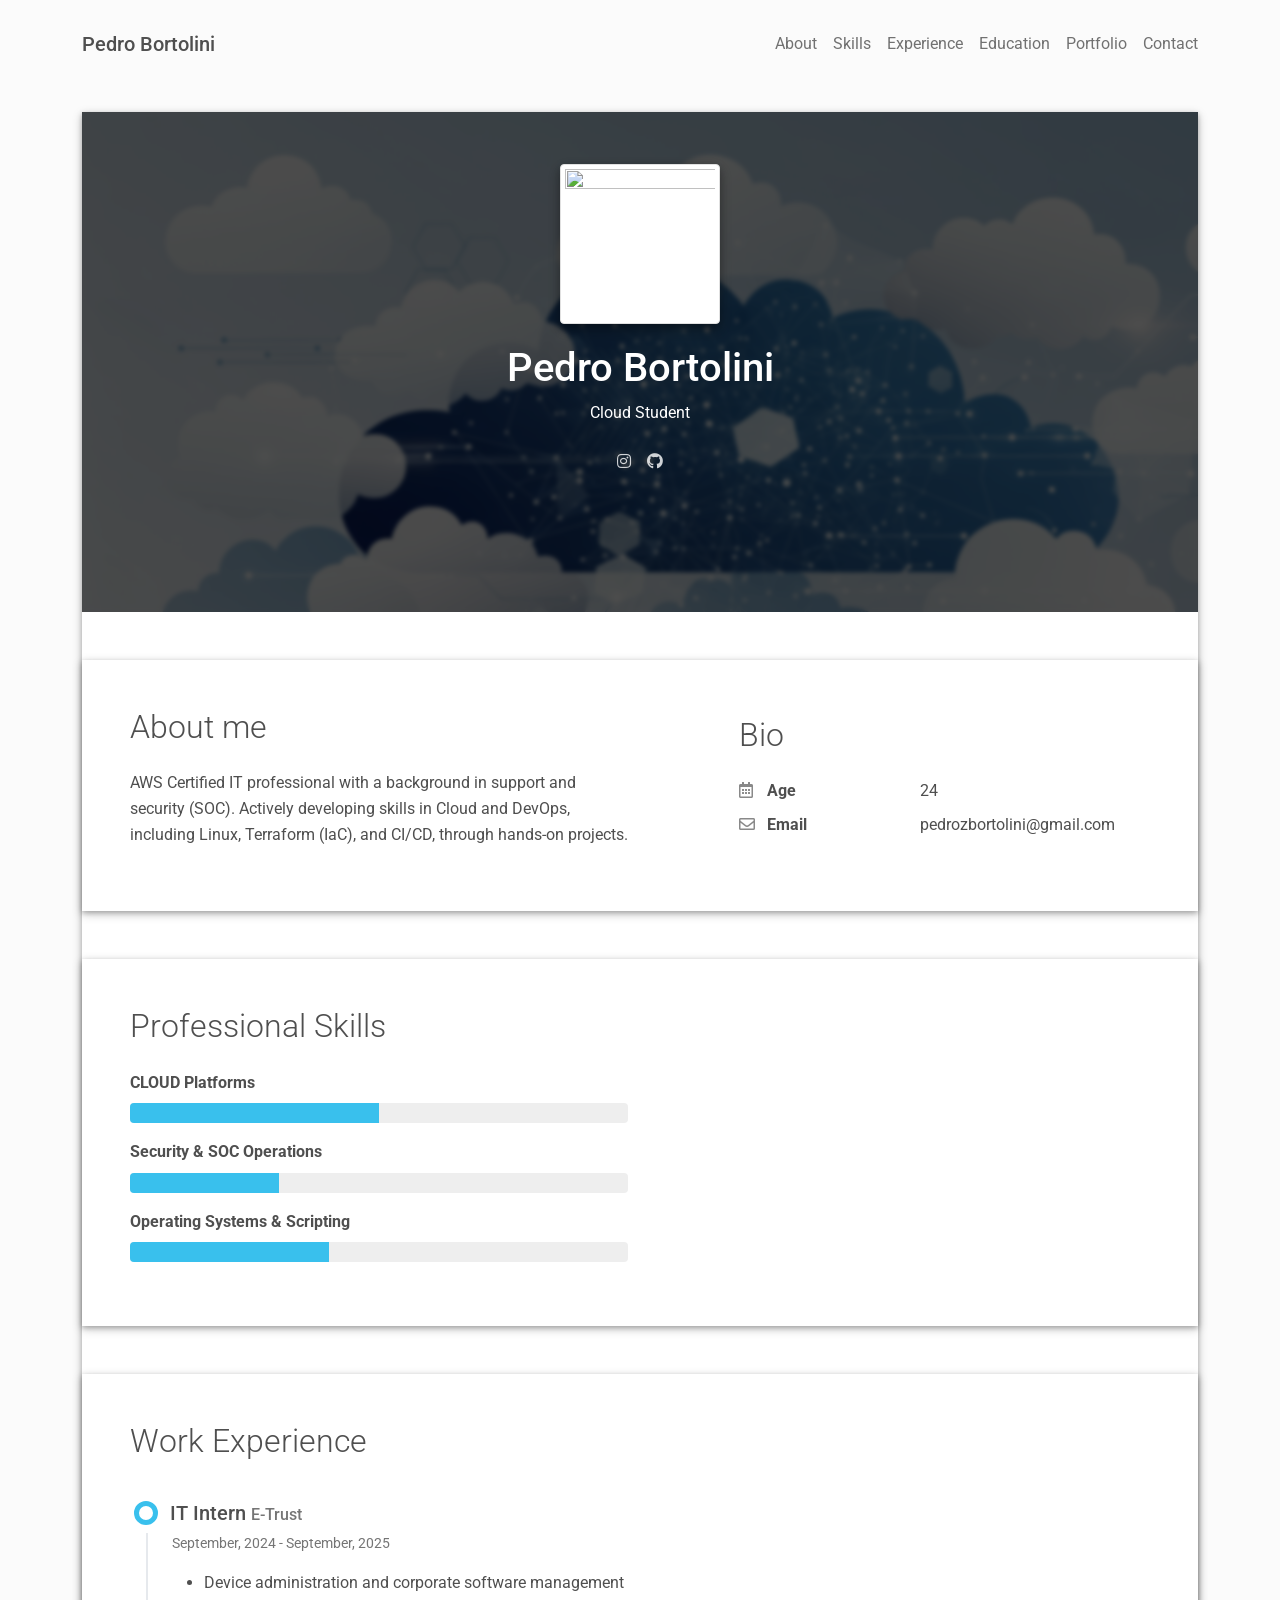
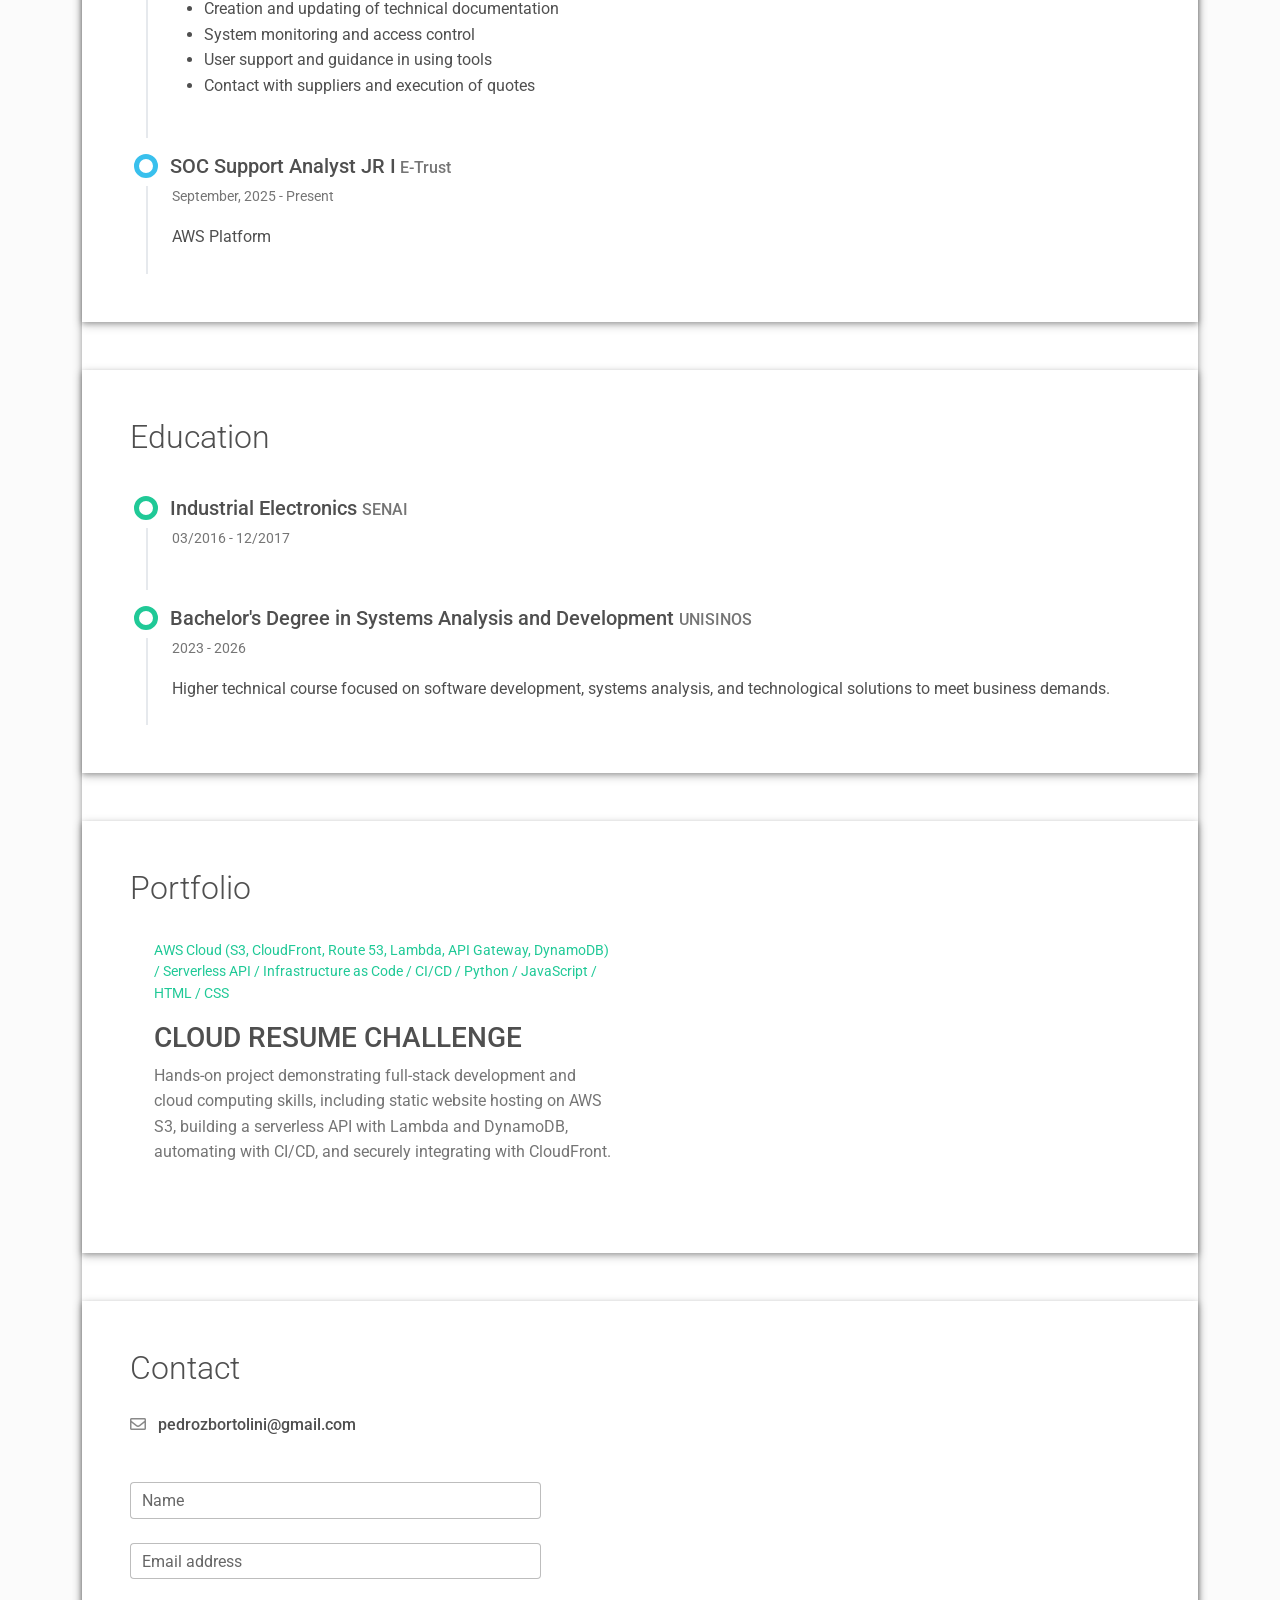
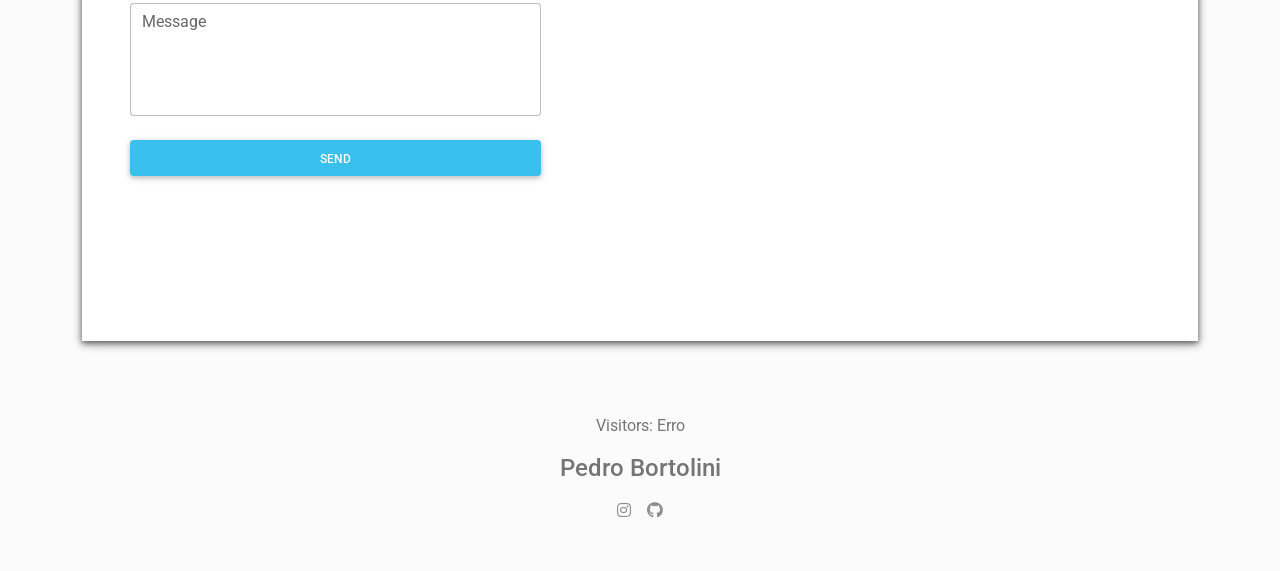
==== commit 8013abc7: "Consolidate styles into HTML" ====
--- a/index.html
+++ b/index.html
@@ -32,15 +32,15 @@
           <div class="site-nav"> 
             <nav role="navigation">
               <ul class="nav justify-content-center">
-                <li class="nav-item"><a class="nav-link" href="#about" title="About"><span class="menu-title">Sobre</span></a>
-                </li>
-                <li class="nav-item"><a class="nav-link" href="#skills" title="Skills"><span class="menu-title">Habilidades</span></a>
-                </li>
-                <li class="nav-item"><a class="nav-link" href="#experience" title="Experience"><span class="menu-title">Experiência</span></a>
-                </li>
-                <li class="nav-item"><a class="nav-link" href="#education" title="Education"><span class="menu-title">Educação</span></a>
-                </li>
-                <li class="nav-item"><a class="nav-link" href="#portfolio" title="Portfolio"><span class="menu-title">Projetos</span></a>
+                <li class="nav-item"><a class="nav-link" href="#about" title="About"><span class="menu-title">About</span></a>
+                </li>
+                <li class="nav-item"><a class="nav-link" href="#skills" title="Skills"><span class="menu-title">Skills</span></a>
+                </li>
+                <li class="nav-item"><a class="nav-link" href="#experience" title="Experience"><span class="menu-title">Experience</span></a>
+                </li>
+                <li class="nav-item"><a class="nav-link" href="#education" title="Education"><span class="menu-title">Education</span></a>
+                </li>
+                <li class="nav-item"><a class="nav-link" href="#portfolio" title="Portfolio"><span class="menu-title">Portfolio</span></a>
                 </li>
   
                 <li class="nav-item"><a class="nav-link" href="#contact" title="Contact"><span class="menu-title">Contact</span></a>
@@ -84,7 +84,7 @@
     <div class="about-section">
       <div class="row">
         <div class="col-md-6">
-          <h2 class="h2 fw-light mb-4">Sobre mim</h2>
+          <h2 class="h2 fw-light mb-4">About me</h2>
           <p>AWS Certified IT professional with a background in support and security (SOC). Actively developing skills in Cloud and DevOps, including Linux, Terraform (IaC), and CI/CD, through hands-on projects.</p>
         </div>
         <div class="col-md-5 offset-lg-1">
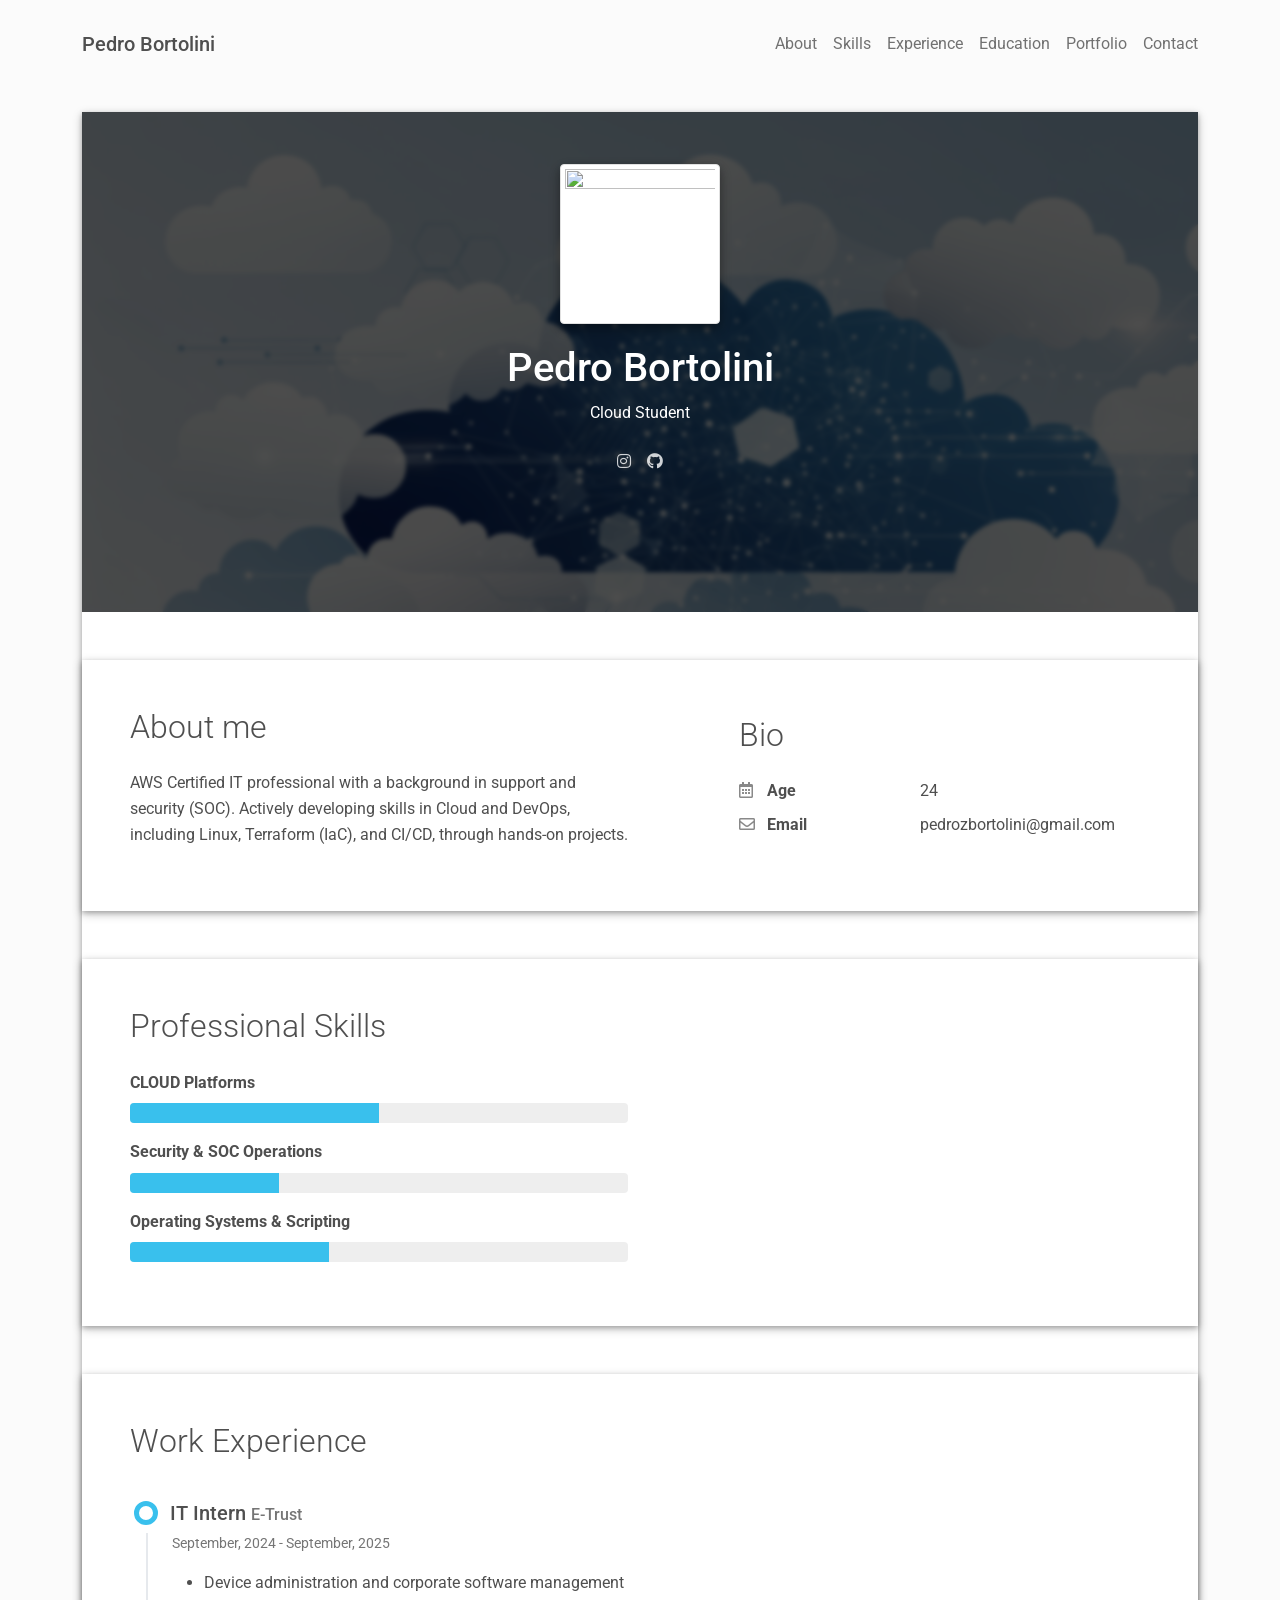
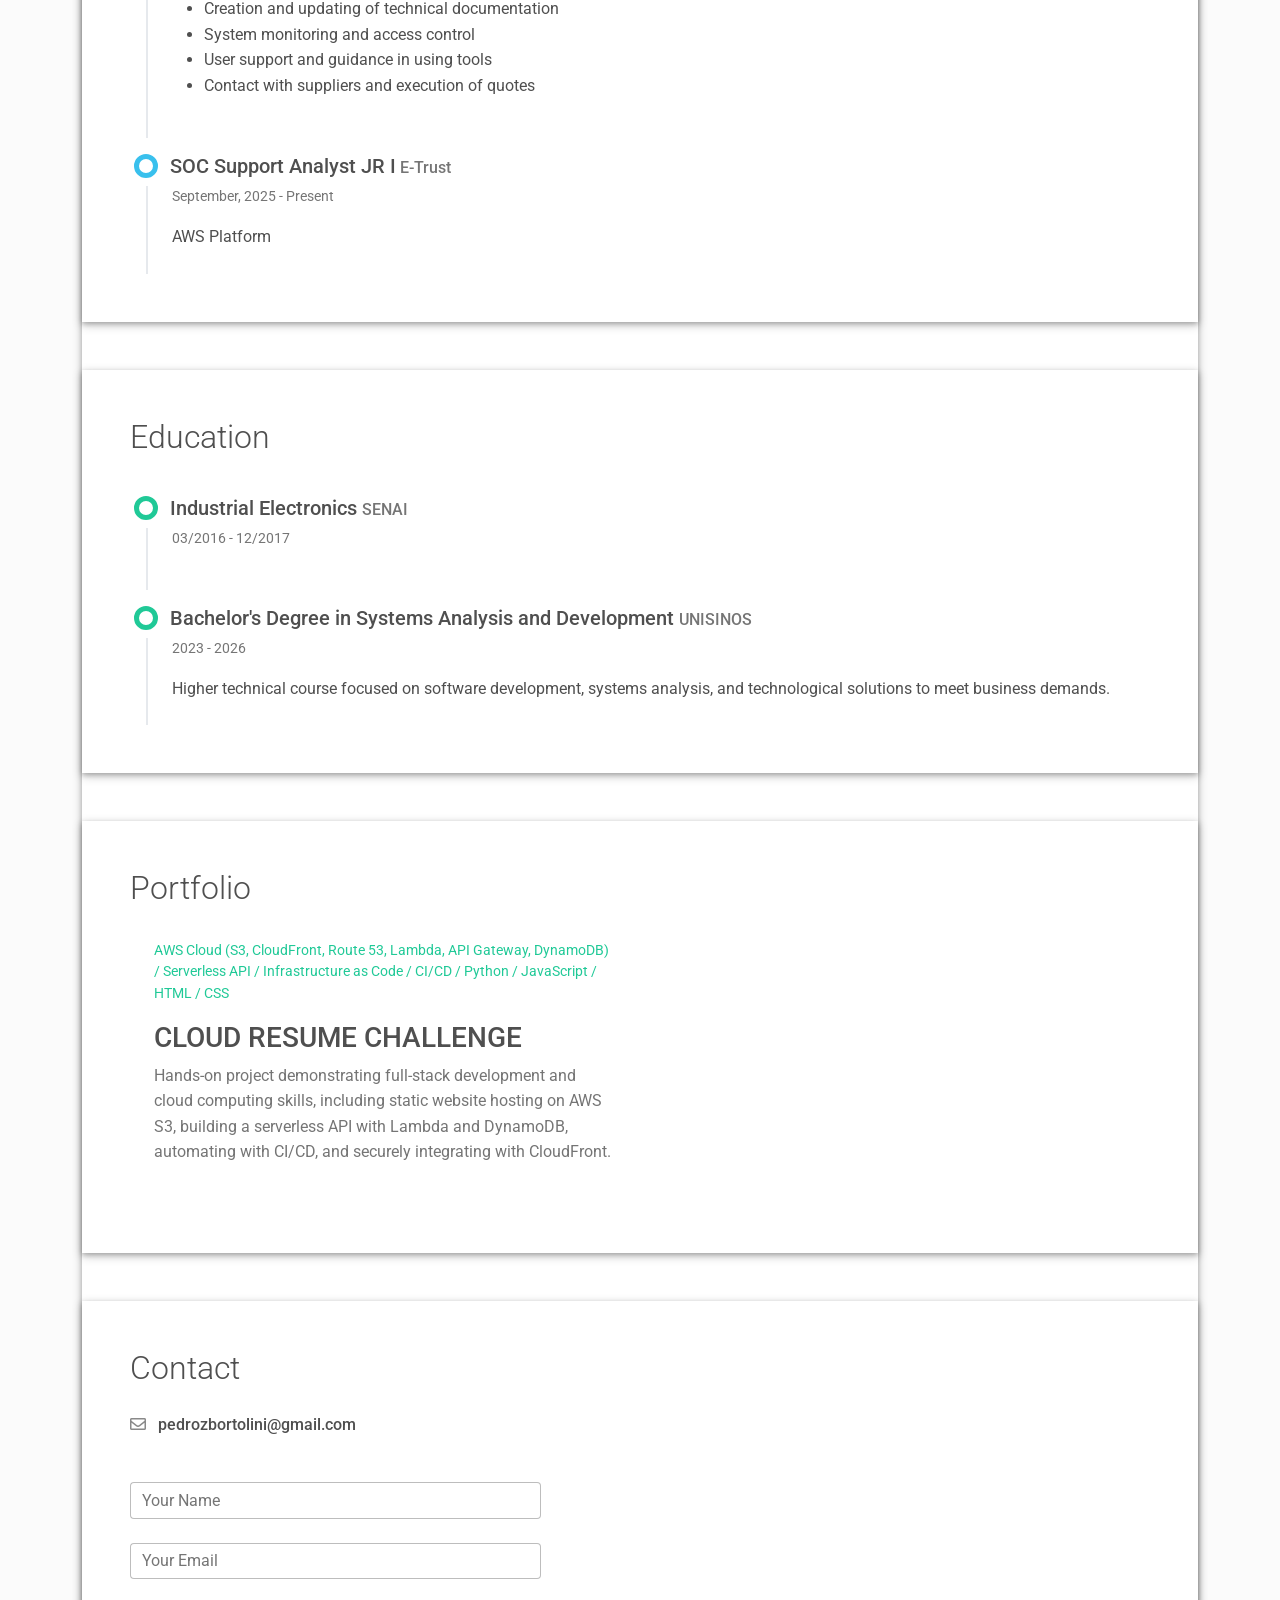
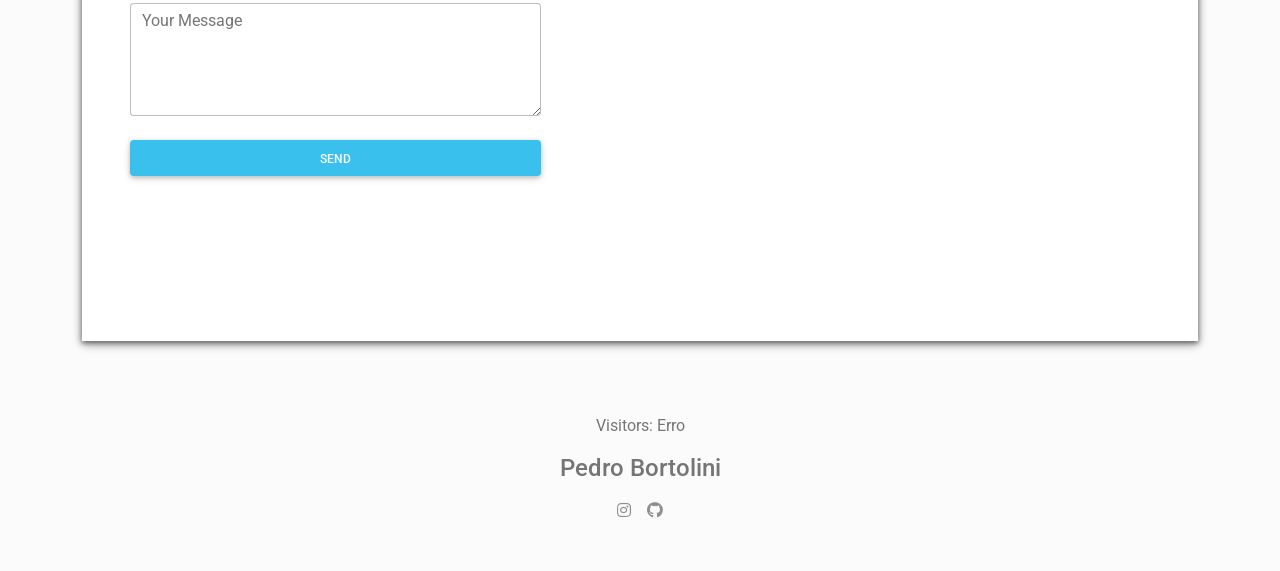
==== commit ed51b437: "Change formspree" ====
--- a/index.html
+++ b/index.html
@@ -209,35 +209,49 @@
     </div>
   </div>
   <div class="shadow-1-strong bg-white my-5 p-5" id="contact">
-    <div class="contant-section">
-      <h2 class="h2 fw-light text mb-4">Contact</h2>
-      <div class="row mb-4">
-        <div class="col-md-5" data-aos="fade-left" data-aos-delay="200">
-          <div class="mt-1">
-            <div class="h6"><i class="far fa-envelope pe-2 text-muted" style="width:24px;opacity:0.85;"></i> pedrozbortolini@gmail.com</div>
-          </div>
-          <div class="mt-5 d-print-none"><form action="https://formspree.io/f/mzzaynoj"
-    method="POST">
+  <div class="contant-section">
+    <h2 class="h2 fw-light text mb-4">Contact</h2>
+    <div class="row mb-4">
+      <div class="col-md-5" data-aos="fade-left" data-aos-delay="200">
+        <div class="mt-1">
+          <div class="h6">
+            <i class="far fa-envelope pe-2 text-muted" style="width:24px;opacity:0.85;"></i>
+            pedrozbortolini@gmail.com
+          </div>
+        </div>
+
+        <div class="mt-5 d-print-none">
+          <form action="https://formspree.io/f/mzzaynoj" method="POST">
   <div class="form-outline mb-4">
-    <input type="text" id="name" class="form-control" required/>
-    <label class="form-label" for="name">Name</label>
-  </div>
+    <input type="text" name="name" class="form-control" placeholder="Your Name" required>
+  </div>
+
   <div class="form-outline mb-4">
-    <input type="email" id="email" class="form-control" required/>
-    <label class="form-label" for="email">Email address</label>
-  </div>
+    <input type="email" name="email" class="form-control" placeholder="Your Email" required>
+  </div>
+
   <div class="form-outline mb-4">
-    <textarea class="form-control" style="resize: none;" id="message" rows="4" required></textarea>
-    <label class="form-label" for="message">Message</label>
-  </div>
-  <button class="btn btn-info btn-block mb-4" type="submit">Send</button>
+    <textarea name="message" class="form-control" rows="4" placeholder="Your Message" required></textarea>
+  </div>
+
+  <button type="submit" class="btn btn-info btn-block mb-4">Send</button>
 </form>
-          </div>
-        </div>
-        <div class="col-md-7 d-print-none" data-aos="zoom-in" data-aos-delay="100"><iframe src="https://www.google.com/maps/embed?pb=!1m18!1m12!1m3!1d220896.07345100044!2d-51.34195665032881!3d-30.108470143739076!2m3!1f0!2f0!3f0!3m2!1i1024!2i768!4f13.1!3m3!1m2!1s0x95199cd2566acb1d%3A0x603111a89f87e91f!2sPorto%20Alegre%2C%20RS!5e0!3m2!1spt-BR!2sbr!4v1757267879051!5m2!1spt-BR!2sbr" width="600" height="450" style="border:0;" allowfullscreen="" loading="lazy" referrerpolicy="no-referrer-when-downgrade"></iframe></div>
-      </div>
-    </div>
-  </div>
+
+
+        </div>
+      </div>
+
+      <div class="col-md-7 d-print-none" data-aos="zoom-in" data-aos-delay="100">
+        <iframe
+          src="https://www.google.com/maps/embed?pb=!1m18!1m12!1m3!1d220896.07345100044!2d-51.34195665032881!3d-30.108470143739076!2m3!1f0!2f0!3f0!3m2!1i1024!2i768!4f13.1!3m3!1m2!1s0x95199cd2566acb1d%3A0x603111a89f87e91f!2sPorto%20Alegre%2C%20RS!5e0!3m2!1spt-BR!2sbr!4v1757267879051!5m2!1spt-BR!2sbr"
+          width="600" height="450" style="border:0;" allowfullscreen="" loading="lazy"
+          referrerpolicy="no-referrer-when-downgrade">
+        </iframe>
+      </div>
+    </div>
+  </div>
+</div>
+
 </div></div>
     </div>
     <footer class="pt-4 pb-4 text-muted text-center d-print-none">
